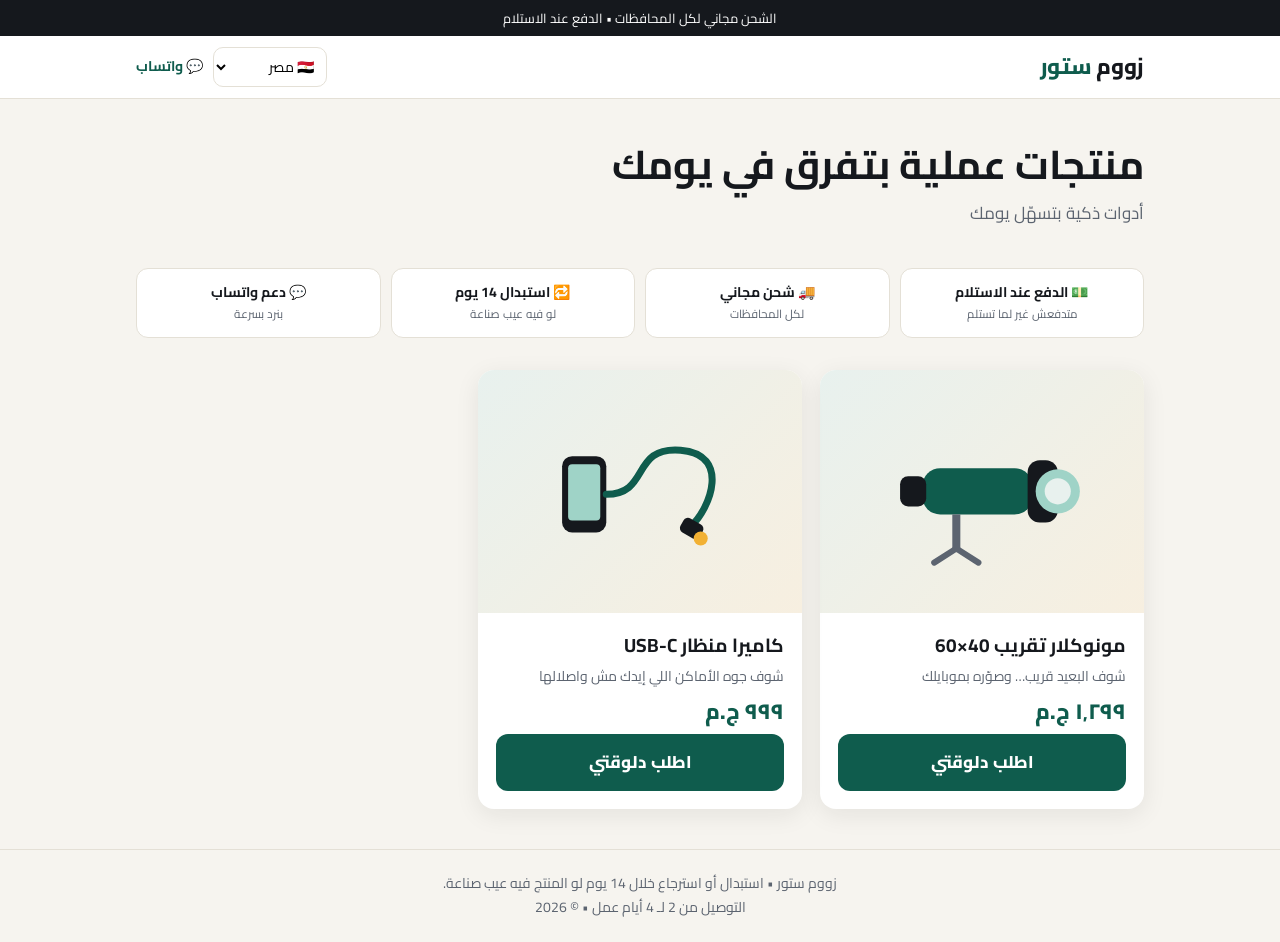
==== index.html @ b2d39399 "Add files via upload" ====
<!doctype html><html lang="ar" dir="rtl"><head><meta charset="utf-8"><meta name="viewport" content="width=device-width,initial-scale=1"><link rel="preconnect" href="https://fonts.googleapis.com"><link href="https://fonts.googleapis.com/css2?family=Cairo:wght@400;700;800&display=swap" rel="stylesheet"><link rel="stylesheet" href="style.css"><script src="config.js"></script><script src="app.js"></script><title>{store}</title><meta name="description" content="منتجات عملية بالدفع عند الاستلام وشحن مجاني لكل مصر"></head>
<body data-page="home">
<main class="wrap">
  <section class="hero"><h1>منتجات عملية بتفرق في يومك</h1><p id="store-tagline"></p></section>
  <section class="trust">
    <div>💵 الدفع عند الاستلام<small>متدفعش غير لما تستلم</small></div>
    <div>🚚 شحن مجاني<small>لكل المحافظات</small></div>
    <div>🔁 استبدال 14 يوم<small>لو فيه عيب صناعة</small></div>
    <div>💬 دعم واتساب<small>بنرد بسرعة</small></div>
  </section>
  <section class="grid" id="grid"></section>
</main>
</body></html>
---- style.css ----
:root{
  --bg:#f6f4ef; --card:#ffffff; --ink:#15181d; --muted:#5c6470; --line:#e4e0d6;
  --brand:#0f5c4d; --brand-ink:#ffffff; --accent:#f2b134; --danger:#b42318; --ok:#147a3d;
  --radius:16px; --shadow:0 6px 24px rgba(20,24,29,.08);
}
*{box-sizing:border-box}
html,body{margin:0}
html{overflow-x:clip}
body{font-family:"Cairo",system-ui,sans-serif;background:var(--bg);color:var(--ink);line-height:1.7;font-size:16px}
a{color:inherit}
img{max-width:100%;display:block}
.wrap{max-width:1040px;margin:0 auto;padding:0 16px}

/* top bar */
.topbar{background:var(--ink);color:#fff;font-size:13px;text-align:center;padding:7px 12px}
header.site{background:var(--card);border-bottom:1px solid var(--line);position:sticky;top:0;z-index:20}
header.site .wrap{display:flex;align-items:center;justify-content:space-between;height:62px}
.logo{font-weight:800;font-size:22px;text-decoration:none;letter-spacing:-.3px}
.logo span{color:var(--brand)}
.wa-link{display:inline-flex;align-items:center;gap:6px;text-decoration:none;font-weight:700;font-size:14px;color:var(--brand)}

/* hero */
.hero{padding:40px 0 18px}
.hero h1{font-size:clamp(26px,5vw,40px);line-height:1.3;margin:0 0 8px}
.hero p{color:var(--muted);margin:0;font-size:17px}

/* trust strip */
.trust{display:grid;grid-template-columns:repeat(4,1fr);gap:10px;margin:22px 0}
.trust div{background:var(--card);border:1px solid var(--line);border-radius:12px;padding:12px;font-size:14px;font-weight:700;text-align:center}
.trust small{display:block;color:var(--muted);font-weight:400}
@media (max-width:700px){.trust{grid-template-columns:repeat(2,1fr)}}

/* product grid */
.grid{display:grid;grid-template-columns:repeat(auto-fill,minmax(280px,1fr));gap:18px;padding:10px 0 40px}
.pcard{background:var(--card);border-radius:var(--radius);box-shadow:var(--shadow);overflow:hidden;text-decoration:none;display:flex;flex-direction:column;transition:transform .15s}
.pcard:hover{transform:translateY(-3px)}
.pcard .media{aspect-ratio:4/3;background:linear-gradient(135deg,#e8f1ee,#f7efe0);display:grid;place-items:center}
.pcard .media img{width:100%;height:100%;object-fit:cover}
.pcard .body{padding:16px 18px 18px;display:flex;flex-direction:column;gap:4px;flex:1}
.pcard h3{margin:0;font-size:19px}
.pcard p{margin:0;color:var(--muted);font-size:14px}
.price{font-weight:800;font-size:22px;color:var(--brand)}
.price s{color:var(--muted);font-weight:400;font-size:15px;margin-inline-start:8px}
.btn{display:inline-flex;justify-content:center;align-items:center;gap:8px;border:0;border-radius:12px;padding:14px 20px;font:inherit;font-weight:800;font-size:17px;cursor:pointer;text-decoration:none}
.btn-primary{background:var(--brand);color:var(--brand-ink)}
.btn-primary:hover{filter:brightness(1.08)}
.btn-wa{background:#1f9d55;color:#fff}
.btn-ghost{background:transparent;border:1.5px solid var(--line);color:var(--ink)}
.btn[disabled]{opacity:.6;cursor:wait}
.pcard .btn{margin-top:auto}

/* product page */
.pp{display:grid;grid-template-columns:1.05fr 1fr;gap:28px;padding:26px 0 30px;align-items:start}
@media (max-width:860px){.pp{grid-template-columns:1fr;gap:16px}}
.gallery .main{aspect-ratio:1/1;border-radius:var(--radius);background:linear-gradient(135deg,#e8f1ee,#f7efe0);display:grid;place-items:center;overflow:hidden}
.gallery .main img{width:100%;height:100%;object-fit:cover}
.thumbs{display:flex;gap:8px;margin-top:10px;overflow-x:auto}
.thumbs img{width:68px;height:68px;object-fit:cover;border-radius:10px;border:2px solid transparent;cursor:pointer}
.thumbs img.on{border-color:var(--brand)}
.pinfo h1{font-size:clamp(24px,4vw,32px);margin:0;line-height:1.3}
.pinfo .sub{color:var(--muted);margin:4px 0 12px;font-size:17px}
.pinfo .price{font-size:30px}
.badges{display:flex;flex-wrap:wrap;gap:8px;margin:12px 0}
.badge{background:#e7f2ee;color:var(--brand);font-weight:700;font-size:13px;padding:5px 10px;border-radius:999px}
.bullets{list-style:none;padding:0;margin:14px 0}
.bullets li{padding:6px 28px 6px 0;position:relative}
.bullets li::before{content:"✓";position:absolute;right:0;top:6px;color:var(--ok);font-weight:800}
.honest{background:#fff8e6;border:1px solid #f3dfa6;border-radius:12px;padding:10px 14px;font-size:14px}
.section{background:var(--card);border-radius:var(--radius);box-shadow:var(--shadow);padding:20px;margin:18px 0}
.section h2{margin:0 0 10px;font-size:20px}
.inbox{display:flex;flex-wrap:wrap;gap:8px;padding:0;list-style:none;margin:0}
.inbox li{background:var(--bg);border-radius:10px;padding:6px 12px;font-size:14px}
details{border-top:1px solid var(--line);padding:10px 0}
details:first-of-type{border-top:0}
summary{font-weight:700;cursor:pointer}
details p{margin:6px 0 0;color:var(--muted)}

/* order form */
.order{border:2px solid var(--brand)}
.order h2{display:flex;justify-content:space-between;align-items:center}
.field{margin-bottom:12px}
.field label{display:block;font-weight:700;font-size:14px;margin-bottom:4px}
.field input,.field select,.field textarea{width:100%;font:inherit;padding:12px 14px;border:1.5px solid var(--line);border-radius:12px;background:#fff}
.field input:focus,.field select:focus,.field textarea:focus{outline:none;border-color:var(--brand)}
.field .err{color:var(--danger);font-size:13px;display:none}
.field.bad input,.field.bad select{border-color:var(--danger)}
.field.bad .err{display:block}
.row2{display:grid;grid-template-columns:1fr 1fr;gap:10px}
@media (max-width:480px){.row2{grid-template-columns:1fr}}
.qty{display:flex;align-items:center;border:1.5px solid var(--line);border-radius:12px;width:max-content;overflow:hidden}
.qty button{width:44px;height:44px;border:0;background:var(--bg);font-size:20px;cursor:pointer}
.qty output{width:48px;text-align:center;font-weight:800}
.summary{display:flex;justify-content:space-between;font-weight:800;font-size:18px;padding:12px 0;border-top:1px dashed var(--line);margin-top:6px}
.formmsg{display:none;margin-top:10px;padding:10px 12px;border-radius:10px;font-size:14px}
.formmsg.show{display:block}
.formmsg.error{background:#fdecea;color:var(--danger)}
.hp{position:absolute;width:1px;height:1px;overflow:hidden;clip-path:inset(50%);opacity:0;pointer-events:none}

/* sticky buy bar (mobile) */
.buybar{position:fixed;bottom:0;left:0;right:0;background:var(--card);border-top:1px solid var(--line);padding:10px 16px;display:none;gap:10px;align-items:center;z-index:30}
.buybar .btn{flex:1}
@media (max-width:860px){.buybar.on{display:flex} body.has-buybar{padding-bottom:76px}}

/* thanks */
.center{text-align:center;padding:50px 0}
.check{width:72px;height:72px;border-radius:50%;background:#e3f4ea;color:var(--ok);display:grid;place-items:center;font-size:38px;margin:0 auto 14px}

footer.site{border-top:1px solid var(--line);padding:22px 0;color:var(--muted);font-size:14px;text-align:center}
.hdr-r{display:flex;align-items:center;gap:10px}
#ccsel{font:inherit;font-size:14px;padding:5px 8px;border:1.5px solid var(--line);border-radius:10px;background:#fff}
.offers{display:grid;gap:8px}
.offer{display:flex;align-items:center;gap:10px;border:1.5px solid var(--line);border-radius:12px;padding:12px 14px;cursor:pointer;background:#fff}
.offer:has(input:checked){border-color:var(--brand);background:#eef6f3}
.offer input{accent-color:var(--brand);width:18px;height:18px;margin:0}
.offer .o-q{font-weight:700;flex:1}
.offer .o-p{font-weight:800;color:var(--brand);text-align:left}
.offer em{display:block;font-style:normal;font-size:12px;color:var(--ok);font-weight:700}
.bump{display:flex;gap:10px;align-items:flex-start;border:1.5px dashed var(--accent);background:#fffaf0;border-radius:12px;padding:12px 14px;margin:4px 0 8px;cursor:pointer;font-size:15px}
.bump input{accent-color:var(--brand);width:20px;height:20px;margin-top:3px;flex:none}
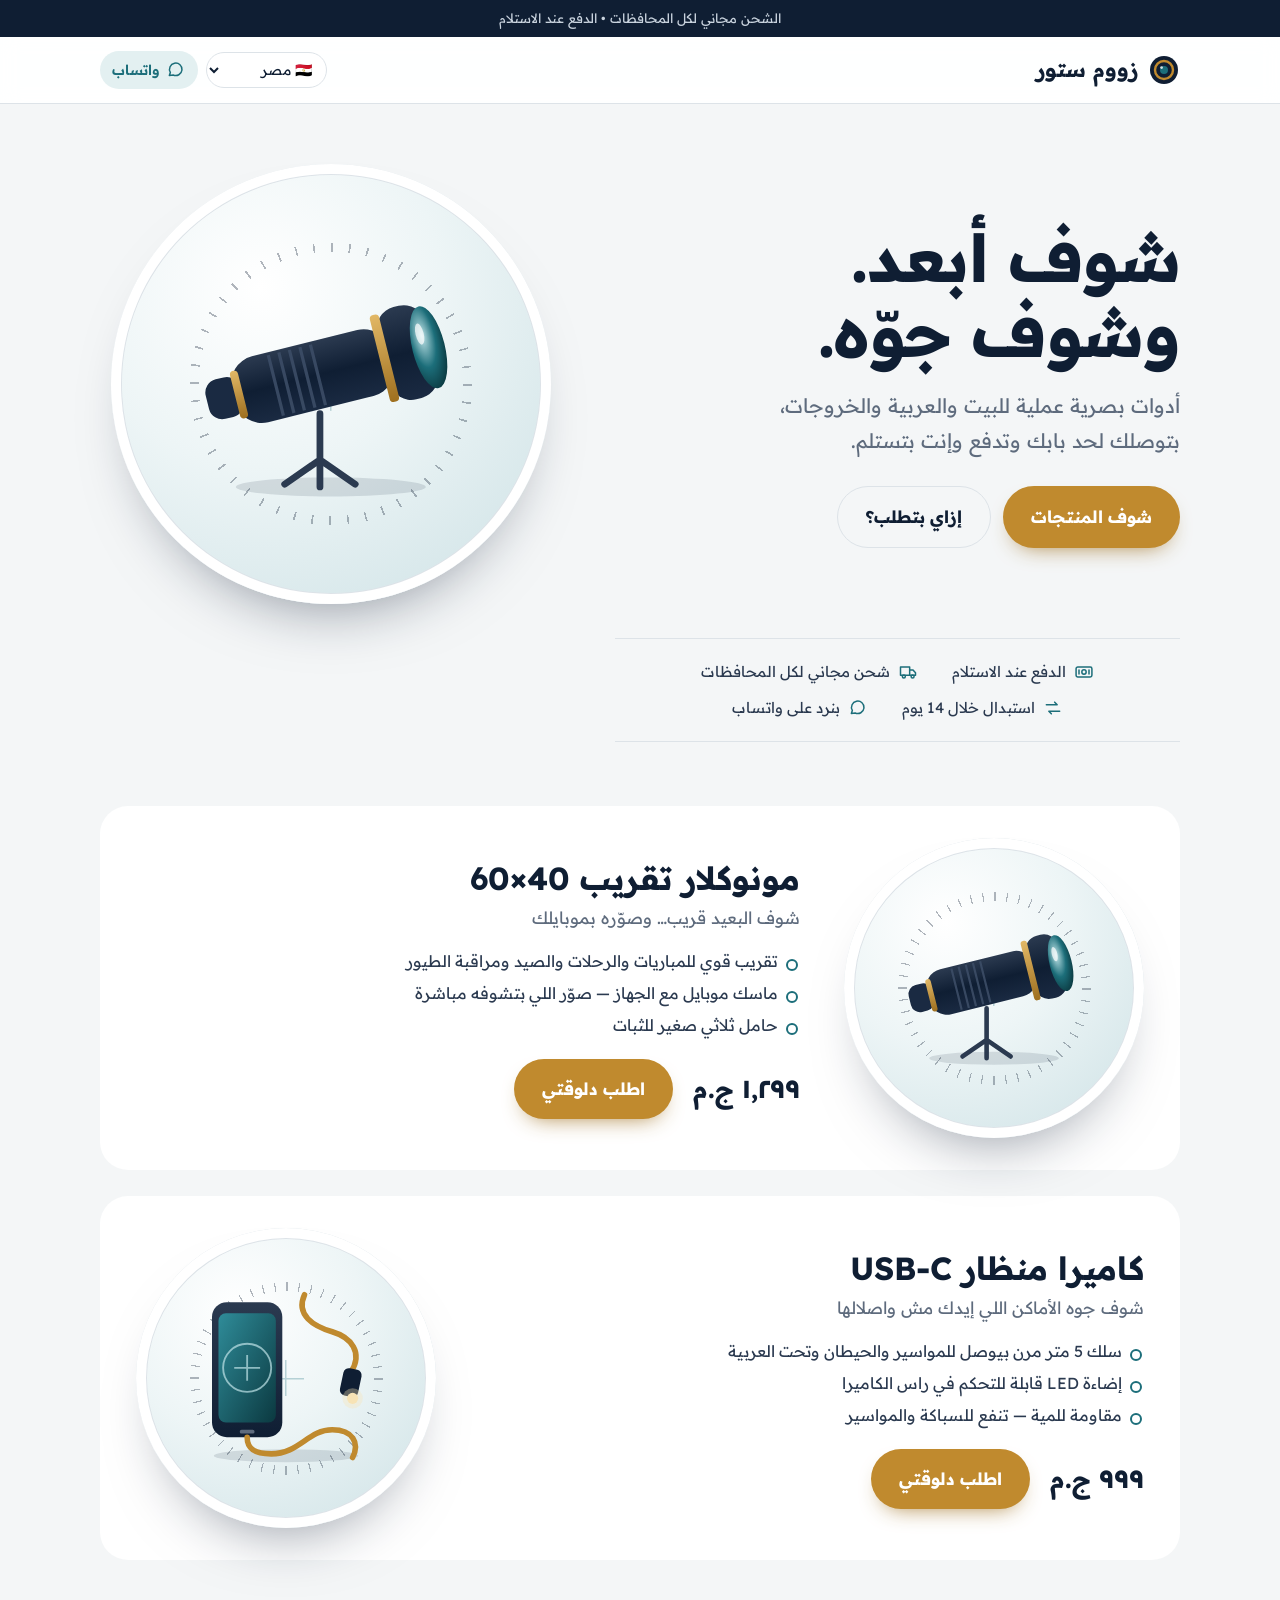
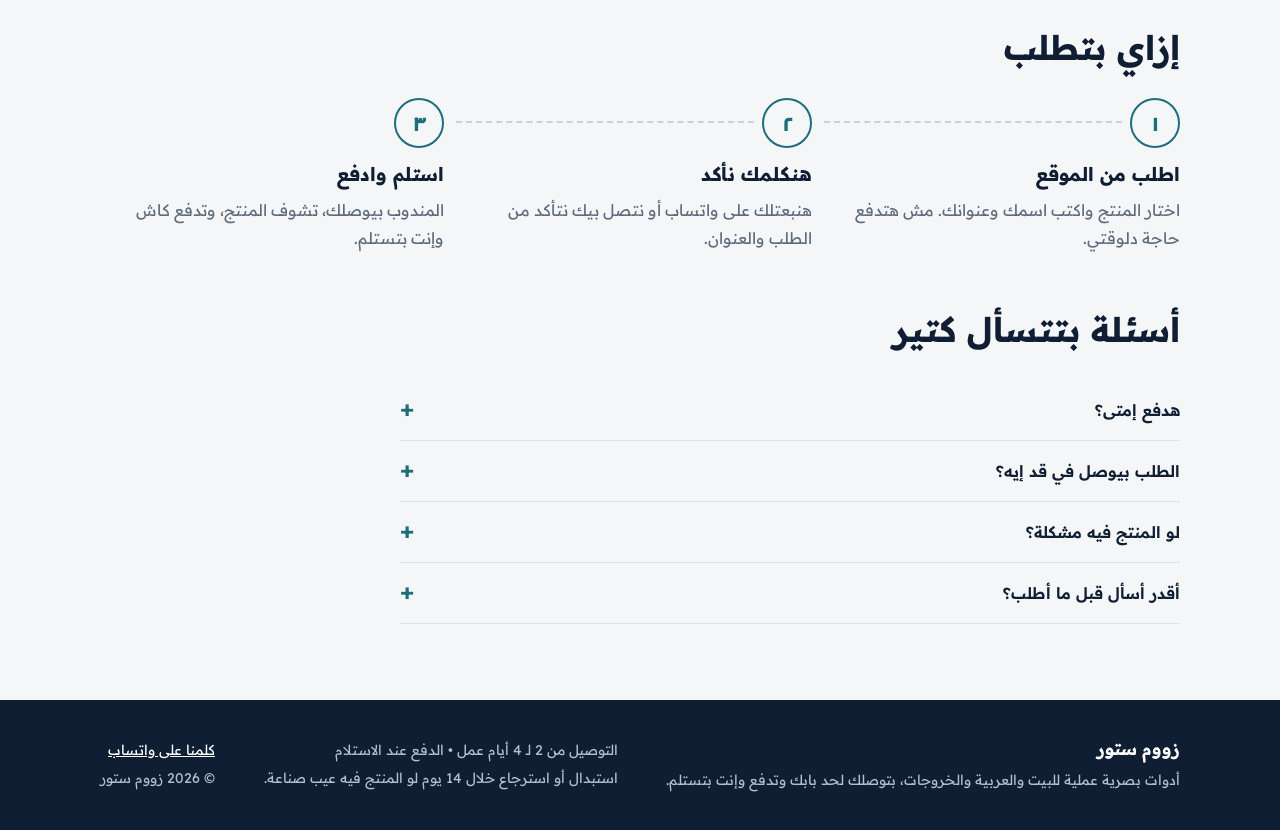
==== commit 65711a56: "Add files via upload" ====
--- a/index.html
+++ b/index.html
@@ -1,13 +1,31 @@
-<!doctype html><html lang="ar" dir="rtl"><head><meta charset="utf-8"><meta name="viewport" content="width=device-width,initial-scale=1"><link rel="preconnect" href="https://fonts.googleapis.com"><link href="https://fonts.googleapis.com/css2?family=Cairo:wght@400;700;800&display=swap" rel="stylesheet"><link rel="stylesheet" href="style.css"><script src="config.js"></script><script src="app.js"></script><title>{store}</title><meta name="description" content="منتجات عملية بالدفع عند الاستلام وشحن مجاني لكل مصر"></head>
+<!doctype html><html lang="ar" dir="rtl"><head><meta charset="utf-8"><meta name="viewport" content="width=device-width,initial-scale=1"><meta name="theme-color" content="#0F1E33"><link rel="preconnect" href="https://fonts.googleapis.com"><link rel="preconnect" href="https://fonts.gstatic.com" crossorigin><link href="https://fonts.googleapis.com/css2?family=Readex+Pro:wght@400;500;600;700&display=swap" rel="stylesheet"><link rel="stylesheet" href="style.css"><script src="config.js"></script><script src="app.js"></script><title>{store}</title><meta name="description" content="أدوات بتخليك تشوف أبعد وتشوف جوّه — الدفع عند الاستلام وشحن مجاني."></head>
 <body data-page="home">
+<section class="hero"><div class="wrap">
+  <div>
+    <h1>شوف أبعد.<br>وشوف جوّه.</h1>
+    <p class="lead" id="store-tagline"></p>
+    <div class="hero-actions"><a class="btn btn-primary" href="#products">شوف المنتجات</a><a class="btn btn-ghost" href="#how">إزاي بتطلب؟</a></div>
+  </div>
+  <div class="lens" id="hero-lens"></div>
+</div>
+<div class="wrap"><div class="assure" id="assure"></div></div>
+</section>
 <main class="wrap">
-  <section class="hero"><h1>منتجات عملية بتفرق في يومك</h1><p id="store-tagline"></p></section>
-  <section class="trust">
-    <div>💵 الدفع عند الاستلام<small>متدفعش غير لما تستلم</small></div>
-    <div>🚚 شحن مجاني<small>لكل المحافظات</small></div>
-    <div>🔁 استبدال 14 يوم<small>لو فيه عيب صناعة</small></div>
-    <div>💬 دعم واتساب<small>بنرد بسرعة</small></div>
+  <section class="rows" id="products"></section>
+  <section class="block" id="how">
+    <h2 class="t">إزاي بتطلب</h2>
+    <ol class="steps">
+      <li><h3>اطلب من الموقع</h3><p>اختار المنتج واكتب اسمك وعنوانك. مش هتدفع حاجة دلوقتي.</p></li>
+      <li><h3>هنكلمك نأكد</h3><p>هنبعتلك على واتساب أو نتصل بيك نتأكد من الطلب والعنوان.</p></li>
+      <li><h3>استلم وادفع</h3><p>المندوب بيوصلك، تشوف المنتج، وتدفع كاش وإنت بتستلم.</p></li>
+    </ol>
   </section>
-  <section class="grid" id="grid"></section>
+  <section class="block faq" id="faq" style="padding-top:0">
+    <h2 class="t">أسئلة بتتسأل كتير</h2>
+    <details><summary>هدفع إمتى؟</summary><p>لما المندوب يسلّمك الطلب. مفيش أي دفع أونلاين.</p></details>
+    <details><summary>الطلب بيوصل في قد إيه؟</summary><p id="faq-days"></p></details>
+    <details><summary>لو المنتج فيه مشكلة؟</summary><p id="faq-return"></p></details>
+    <details><summary>أقدر أسأل قبل ما أطلب؟</summary><p>أكيد. كلمنا على واتساب من الزرار اللي فوق وهنرد عليك.</p></details>
+  </section>
 </main>
 </body></html>
--- a/style.css
+++ b/style.css
@@ -1,119 +1,207 @@
+/* ============ Tokens ============ */
 :root{
-  --bg:#f6f4ef; --card:#ffffff; --ink:#15181d; --muted:#5c6470; --line:#e4e0d6;
-  --brand:#0f5c4d; --brand-ink:#ffffff; --accent:#f2b134; --danger:#b42318; --ok:#147a3d;
-  --radius:16px; --shadow:0 6px 24px rgba(20,24,29,.08);
+  --ink:#0F1E33;        /* optical navy */
+  --ink-2:#2B3A50;
+  --muted:#5E6B7D;
+  --paper:#F4F6F7;
+  --card:#FFFFFF;
+  --line:#DDE3E8;
+  --lens:#1C6E7A;       /* lens teal */
+  --lens-soft:#E3F0F1;
+  --brass:#C08A2E;      /* binocular brass */
+  --brass-dark:#9E6F1F;
+  --ok:#1E7B4E;
+  --danger:#B42318;
+  --r-lg:28px; --r-md:16px; --r-sm:10px;
+  --font:"Readex Pro",system-ui,sans-serif;
+  /* aliases used by admin.html */
+  --brand:var(--lens); --bg:var(--paper); --shadow:0 10px 30px -18px rgba(15,30,51,.35); --radius:var(--r-md);
 }
 *{box-sizing:border-box}
+html{overflow-x:clip;scroll-behavior:smooth}
 html,body{margin:0}
-html{overflow-x:clip}
-body{font-family:"Cairo",system-ui,sans-serif;background:var(--bg);color:var(--ink);line-height:1.7;font-size:16px}
+body{font-family:var(--font);background:var(--paper);color:var(--ink);font-size:16px;line-height:1.75;-webkit-font-smoothing:antialiased}
 a{color:inherit}
 img{max-width:100%;display:block}
-.wrap{max-width:1040px;margin:0 auto;padding:0 16px}
-
-/* top bar */
-.topbar{background:var(--ink);color:#fff;font-size:13px;text-align:center;padding:7px 12px}
-header.site{background:var(--card);border-bottom:1px solid var(--line);position:sticky;top:0;z-index:20}
-header.site .wrap{display:flex;align-items:center;justify-content:space-between;height:62px}
-.logo{font-weight:800;font-size:22px;text-decoration:none;letter-spacing:-.3px}
-.logo span{color:var(--brand)}
-.wa-link{display:inline-flex;align-items:center;gap:6px;text-decoration:none;font-weight:700;font-size:14px;color:var(--brand)}
-
-/* hero */
-.hero{padding:40px 0 18px}
-.hero h1{font-size:clamp(26px,5vw,40px);line-height:1.3;margin:0 0 8px}
-.hero p{color:var(--muted);margin:0;font-size:17px}
-
-/* trust strip */
-.trust{display:grid;grid-template-columns:repeat(4,1fr);gap:10px;margin:22px 0}
-.trust div{background:var(--card);border:1px solid var(--line);border-radius:12px;padding:12px;font-size:14px;font-weight:700;text-align:center}
-.trust small{display:block;color:var(--muted);font-weight:400}
-@media (max-width:700px){.trust{grid-template-columns:repeat(2,1fr)}}
-
-/* product grid */
-.grid{display:grid;grid-template-columns:repeat(auto-fill,minmax(280px,1fr));gap:18px;padding:10px 0 40px}
-.pcard{background:var(--card);border-radius:var(--radius);box-shadow:var(--shadow);overflow:hidden;text-decoration:none;display:flex;flex-direction:column;transition:transform .15s}
-.pcard:hover{transform:translateY(-3px)}
-.pcard .media{aspect-ratio:4/3;background:linear-gradient(135deg,#e8f1ee,#f7efe0);display:grid;place-items:center}
-.pcard .media img{width:100%;height:100%;object-fit:cover}
-.pcard .body{padding:16px 18px 18px;display:flex;flex-direction:column;gap:4px;flex:1}
-.pcard h3{margin:0;font-size:19px}
-.pcard p{margin:0;color:var(--muted);font-size:14px}
-.price{font-weight:800;font-size:22px;color:var(--brand)}
-.price s{color:var(--muted);font-weight:400;font-size:15px;margin-inline-start:8px}
-.btn{display:inline-flex;justify-content:center;align-items:center;gap:8px;border:0;border-radius:12px;padding:14px 20px;font:inherit;font-weight:800;font-size:17px;cursor:pointer;text-decoration:none}
-.btn-primary{background:var(--brand);color:var(--brand-ink)}
-.btn-primary:hover{filter:brightness(1.08)}
-.btn-wa{background:#1f9d55;color:#fff}
+.wrap{max-width:1120px;margin:0 auto;padding:0 20px}
+:focus-visible{outline:3px solid var(--brass);outline-offset:2px;border-radius:6px}
+@media (prefers-reduced-motion:reduce){*{animation:none!important;transition:none!important;scroll-behavior:auto!important}}
+
+/* ============ Chrome ============ */
+.topbar{background:var(--ink);color:#C9D3DE;font-size:13px;text-align:center;padding:7px 12px}
+header.site{background:rgba(255,255,255,.92);backdrop-filter:saturate(1.4) blur(10px);border-bottom:1px solid var(--line);position:sticky;top:0;z-index:20}
+header.site .wrap{display:flex;align-items:center;justify-content:space-between;height:66px;gap:12px}
+.logo{display:inline-flex;align-items:center;gap:10px;font-weight:700;font-size:21px;text-decoration:none;color:var(--ink)}
+.logo svg{flex:none}
+.hdr-r{display:flex;align-items:center;gap:8px}
+#ccsel{font:inherit;font-size:14px;padding:7px 10px;border:1px solid var(--line);border-radius:999px;background:#fff;color:var(--ink)}
+.wa-link{display:inline-flex;align-items:center;gap:6px;text-decoration:none;font-weight:600;font-size:14px;color:var(--lens);padding:7px 12px;border-radius:999px;background:var(--lens-soft)}
+@media (max-width:420px){.logo{font-size:18px}.wa-link span{display:none}}
+
+/* ============ Buttons ============ */
+.btn{display:inline-flex;justify-content:center;align-items:center;gap:8px;border:0;border-radius:999px;padding:15px 28px;font:inherit;font-weight:700;font-size:17px;cursor:pointer;text-decoration:none;transition:background .15s,transform .1s}
+.btn:active{transform:translateY(1px)}
+.btn-primary{background:var(--brass);color:#fff;box-shadow:0 10px 22px -12px rgba(158,111,31,.9)}
+.btn-primary:hover{background:var(--brass-dark)}
+.btn-ink{background:var(--ink);color:#fff}
+.btn-ink:hover{background:var(--ink-2)}
+.btn-wa{background:#1F9D55;color:#fff}
 .btn-ghost{background:transparent;border:1.5px solid var(--line);color:var(--ink)}
 .btn[disabled]{opacity:.6;cursor:wait}
-.pcard .btn{margin-top:auto}
-
-/* product page */
-.pp{display:grid;grid-template-columns:1.05fr 1fr;gap:28px;padding:26px 0 30px;align-items:start}
-@media (max-width:860px){.pp{grid-template-columns:1fr;gap:16px}}
-.gallery .main{aspect-ratio:1/1;border-radius:var(--radius);background:linear-gradient(135deg,#e8f1ee,#f7efe0);display:grid;place-items:center;overflow:hidden}
-.gallery .main img{width:100%;height:100%;object-fit:cover}
-.thumbs{display:flex;gap:8px;margin-top:10px;overflow-x:auto}
-.thumbs img{width:68px;height:68px;object-fit:cover;border-radius:10px;border:2px solid transparent;cursor:pointer}
-.thumbs img.on{border-color:var(--brand)}
-.pinfo h1{font-size:clamp(24px,4vw,32px);margin:0;line-height:1.3}
-.pinfo .sub{color:var(--muted);margin:4px 0 12px;font-size:17px}
-.pinfo .price{font-size:30px}
-.badges{display:flex;flex-wrap:wrap;gap:8px;margin:12px 0}
-.badge{background:#e7f2ee;color:var(--brand);font-weight:700;font-size:13px;padding:5px 10px;border-radius:999px}
-.bullets{list-style:none;padding:0;margin:14px 0}
-.bullets li{padding:6px 28px 6px 0;position:relative}
-.bullets li::before{content:"✓";position:absolute;right:0;top:6px;color:var(--ok);font-weight:800}
-.honest{background:#fff8e6;border:1px solid #f3dfa6;border-radius:12px;padding:10px 14px;font-size:14px}
-.section{background:var(--card);border-radius:var(--radius);box-shadow:var(--shadow);padding:20px;margin:18px 0}
-.section h2{margin:0 0 10px;font-size:20px}
-.inbox{display:flex;flex-wrap:wrap;gap:8px;padding:0;list-style:none;margin:0}
-.inbox li{background:var(--bg);border-radius:10px;padding:6px 12px;font-size:14px}
-details{border-top:1px solid var(--line);padding:10px 0}
-details:first-of-type{border-top:0}
-summary{font-weight:700;cursor:pointer}
-details p{margin:6px 0 0;color:var(--muted)}
-
-/* order form */
-.order{border:2px solid var(--brand)}
-.order h2{display:flex;justify-content:space-between;align-items:center}
-.field{margin-bottom:12px}
-.field label{display:block;font-weight:700;font-size:14px;margin-bottom:4px}
-.field input,.field select,.field textarea{width:100%;font:inherit;padding:12px 14px;border:1.5px solid var(--line);border-radius:12px;background:#fff}
-.field input:focus,.field select:focus,.field textarea:focus{outline:none;border-color:var(--brand)}
-.field .err{color:var(--danger);font-size:13px;display:none}
+.btn-full{width:100%}
+
+/* ============ Lens frame — the signature element ============ */
+.lens{position:relative;aspect-ratio:1/1;width:100%;border-radius:50%;
+  background:radial-gradient(circle at 34% 28%,#FFFFFF 0%,#EDF5F6 42%,#CBE0E4 100%);
+  box-shadow:inset 0 0 0 10px #fff,inset 0 0 0 11px var(--line),0 34px 60px -34px rgba(15,30,51,.5);
+  display:grid;place-items:center;overflow:hidden}
+.lens::before{content:"";position:absolute;inset:4.5%;border-radius:50%;
+  background:repeating-conic-gradient(rgba(15,30,51,.32) 0 .7deg,transparent .7deg 7.5deg);
+  -webkit-mask:radial-gradient(circle,transparent 0 calc(50% - 9px),#000 calc(50% - 9px) 50%,transparent 50%);
+          mask:radial-gradient(circle,transparent 0 calc(50% - 9px),#000 calc(50% - 9px) 50%,transparent 50%)}
+.lens::after{content:"";position:absolute;inset:0;pointer-events:none;
+  background:linear-gradient(var(--lens) 0 0) center/1.5px 12% no-repeat,linear-gradient(var(--lens) 0 0) center/12% 1.5px no-repeat;opacity:.28}
+.lens > svg{position:relative;z-index:1;width:74%;height:74%}
+.lens > img{position:relative;z-index:1;width:86%;height:86%;border-radius:50%;object-fit:cover}
+.hero .lens{animation:focusin 1.1s cubic-bezier(.2,.7,.2,1) both}
+@keyframes focusin{from{filter:blur(8px);transform:scale(.96);opacity:.4}to{filter:none;transform:none;opacity:1}}
+
+/* ============ Home hero ============ */
+.hero{padding:60px 0 20px}
+.hero .wrap{display:grid;grid-template-columns:1.1fr .9fr;gap:52px;align-items:center}
+.hero h1{font-size:clamp(36px,6.2vw,66px);line-height:1.14;margin:0 0 18px;font-weight:700;letter-spacing:-.5px}
+.hero p.lead{font-size:clamp(17px,2.2vw,20px);color:var(--muted);margin:0 0 28px;max-width:36ch}
+.hero .lens{max-width:440px;justify-self:center}
+.hero-actions{display:flex;gap:12px;flex-wrap:wrap}
+@media (max-width:820px){
+  .hero{padding:26px 0 6px}
+  .hero .wrap{grid-template-columns:1fr;gap:24px;text-align:center}
+  .hero .lens{max-width:290px;order:-1}
+  .hero p.lead{margin-inline:auto}.hero-actions{justify-content:center}
+}
+.assure{display:flex;flex-wrap:wrap;justify-content:center;gap:10px 34px;padding:20px 0;border-block:1px solid var(--line);margin:34px 0 0;font-size:15px;color:var(--ink-2)}
+.assure span{display:inline-flex;align-items:center;gap:8px}
+.assure svg{color:var(--lens);flex:none}
+
+/* ============ Product rows (home) ============ */
+.rows{padding:44px 0 10px;display:grid;gap:26px}
+.prow{display:grid;grid-template-columns:300px 1fr;gap:44px;align-items:center;background:var(--card);border-radius:var(--r-lg);padding:32px 36px;text-decoration:none;color:inherit}
+.prow:nth-child(even){grid-template-columns:1fr 300px}
+.prow:nth-child(even) .lens{order:2}
+.prow h2{margin:0;font-size:clamp(24px,3.2vw,32px);line-height:1.3}
+.prow .sub{color:var(--muted);margin:4px 0 14px;font-size:17px}
+.prow ul{list-style:none;margin:0 0 20px;padding:0;display:grid;gap:4px}
+.prow li{padding-inline-start:22px;position:relative;color:var(--ink-2)}
+.prow li::before{content:"";position:absolute;inset-inline-start:2px;top:.72em;width:8px;height:8px;border-radius:50%;border:2px solid var(--lens)}
+.prow .buy{display:flex;align-items:center;gap:20px;flex-wrap:wrap}
+@media (max-width:820px){
+  .prow,.prow:nth-child(even){grid-template-columns:1fr;padding:22px;gap:14px}
+  .prow .lens,.prow:nth-child(even) .lens{order:0;max-width:230px;justify-self:center}
+  .prow .buy{justify-content:space-between}
+}
+.price{font-weight:700;font-size:26px;color:var(--ink);font-variant-numeric:tabular-nums}
+.price s{color:var(--muted);font-weight:400;font-size:16px;margin-inline-start:8px}
+
+/* ============ Sections ============ */
+.block{padding:56px 0}
+.block h2.t{font-size:clamp(26px,3.6vw,34px);margin:0 0 28px;line-height:1.3}
+.steps{list-style:none;margin:0;padding:0;display:grid;grid-template-columns:repeat(3,1fr);gap:24px;counter-reset:s}
+.steps li{counter-increment:s;position:relative;padding-top:60px}
+.steps li::before{content:counter(s,arabic-indic);position:absolute;top:0;inset-inline-start:0;width:46px;height:46px;border-radius:50%;border:2px solid var(--lens);color:var(--lens);display:grid;place-items:center;font-weight:700;font-size:20px;background:var(--paper)}
+.steps li:not(:last-child)::after{content:"";position:absolute;top:23px;inset-inline-start:58px;inset-inline-end:-12px;border-top:2px dashed #C7D2DA}
+.steps h3{margin:0 0 4px;font-size:19px}
+.steps p{margin:0;color:var(--muted)}
+@media (max-width:720px){.steps{grid-template-columns:1fr;gap:18px}.steps li{padding:0 62px 0 0;min-height:46px}.steps li::before{inset-inline-start:auto;right:0}.steps li:not(:last-child)::after{display:none}}
+.faq{max-width:780px}
+.faq details{border-bottom:1px solid var(--line);padding:16px 0}
+.faq summary{font-weight:600;cursor:pointer;list-style:none;display:flex;justify-content:space-between;gap:12px}
+.faq summary::-webkit-details-marker{display:none}
+.faq summary::after{content:"+";font-size:24px;line-height:1;color:var(--lens);transition:transform .2s}
+.faq details[open] summary::after{transform:rotate(45deg)}
+.faq details p{margin:8px 0 0;color:var(--muted)}
+
+/* ============ Product page ============ */
+.crumbs{font-size:14px;color:var(--muted);padding:18px 0 0}
+.crumbs a{text-decoration:none;color:var(--lens)}
+.pp{display:grid;grid-template-columns:1fr 1fr;gap:56px;padding:20px 0 34px;align-items:center}
+@media (max-width:860px){.pp{grid-template-columns:1fr;gap:18px;padding-top:12px}}
+.gallery .lens{max-width:470px;margin:0 auto}
+@media (max-width:860px){.gallery .lens{max-width:300px}}
+.thumbs{display:flex;gap:10px;justify-content:center;margin-top:16px;flex-wrap:wrap}
+.thumbs img{width:62px;height:62px;object-fit:cover;border-radius:50%;border:2px solid transparent;cursor:pointer;background:#fff}
+.thumbs img.on{border-color:var(--brass)}
+.pinfo h1{font-size:clamp(30px,4.4vw,46px);margin:0;line-height:1.2;letter-spacing:-.3px}
+.pinfo .sub{color:var(--muted);margin:6px 0 16px;font-size:19px}
+.pinfo .price{font-size:38px}
+.cod-note{font-size:14px;color:var(--ok);font-weight:600;margin:0 0 18px;display:flex;align-items:center;gap:6px}
+.bullets{list-style:none;padding:0;margin:0 0 20px;display:grid;gap:8px}
+.bullets li{padding-inline-start:28px;position:relative}
+.bullets li::before{content:"";position:absolute;inset-inline-start:0;top:.42em;width:17px;height:17px;border-radius:50%;background:var(--lens-soft);box-shadow:inset 0 0 0 5px var(--lens-soft),inset 0 0 0 9px var(--lens)}
+.honest{border-inline-start:3px solid var(--brass);background:#FBF6EC;padding:10px 14px;border-radius:var(--r-sm) 0 0 var(--r-sm);font-size:15px;margin:0 0 22px}
+.perks{display:flex;flex-wrap:wrap;gap:8px 20px;margin-top:16px;font-size:14px;color:var(--ink-2)}
+.perks span{display:inline-flex;gap:6px;align-items:center}
+.perks svg{color:var(--lens);flex:none}
+.duo{display:grid;grid-template-columns:1fr 1.3fr;gap:22px;margin-bottom:22px}
+@media (max-width:760px){.duo{grid-template-columns:1fr}}
+.panel{background:var(--card);border-radius:var(--r-lg);padding:26px 28px}
+.panel h2{margin:0 0 14px;font-size:22px}
+.inbox{list-style:none;margin:0;padding:0;display:grid;gap:10px}
+.inbox li{display:flex;align-items:center;gap:12px}
+.inbox li::before{content:"";flex:none;width:10px;height:10px;border-radius:50%;background:var(--brass)}
+
+/* ============ Order form ============ */
+.order{background:var(--card);border-radius:var(--r-lg);overflow:hidden;margin:10px 0 60px;box-shadow:0 34px 70px -44px rgba(15,30,51,.6);scroll-margin-top:84px}
+.order-head{background:var(--ink);color:#fff;padding:22px 28px;display:flex;justify-content:space-between;align-items:center;gap:6px 12px;flex-wrap:wrap}
+.order-head h2{margin:0;font-size:24px}
+.order-head small{color:#BFD0DD;font-size:14px}
+.order form{padding:26px 28px 28px;display:grid;grid-template-columns:1.25fr 1fr;gap:10px 34px;align-items:start}
+@media (max-width:860px){.order form{grid-template-columns:1fr;padding:20px}}
+.col{min-width:0}
+.field{margin-bottom:14px}
+.field label{display:block;font-weight:600;font-size:14px;margin-bottom:6px;color:var(--ink-2)}
+.field input,.field select,.field textarea{width:100%;font:inherit;padding:13px 15px;border:1.5px solid var(--line);border-radius:var(--r-md);background:#FBFCFD;color:var(--ink)}
+.field input:focus,.field select:focus,.field textarea:focus{outline:none;border-color:var(--lens);background:#fff;box-shadow:0 0 0 4px var(--lens-soft)}
+.field .err{color:var(--danger);font-size:13px;display:none;margin-top:4px}
 .field.bad input,.field.bad select{border-color:var(--danger)}
 .field.bad .err{display:block}
-.row2{display:grid;grid-template-columns:1fr 1fr;gap:10px}
+.row2{display:grid;grid-template-columns:1fr 1fr;gap:12px}
 @media (max-width:480px){.row2{grid-template-columns:1fr}}
-.qty{display:flex;align-items:center;border:1.5px solid var(--line);border-radius:12px;width:max-content;overflow:hidden}
-.qty button{width:44px;height:44px;border:0;background:var(--bg);font-size:20px;cursor:pointer}
-.qty output{width:48px;text-align:center;font-weight:800}
-.summary{display:flex;justify-content:space-between;font-weight:800;font-size:18px;padding:12px 0;border-top:1px dashed var(--line);margin-top:6px}
-.formmsg{display:none;margin-top:10px;padding:10px 12px;border-radius:10px;font-size:14px}
+.summary-box{background:var(--paper);border-radius:var(--r-md);padding:18px;position:sticky;top:84px}
+.summary-box > label{display:block;font-weight:600;font-size:14px;margin-bottom:8px;color:var(--ink-2)}
+.offers{display:grid;gap:10px}
+.offer{display:flex;align-items:center;gap:12px;border:1.5px solid var(--line);border-radius:var(--r-md);padding:13px 15px;cursor:pointer;background:#fff;transition:border-color .15s}
+.offer:has(input:checked){border-color:var(--lens);box-shadow:0 0 0 3px var(--lens-soft)}
+.offer input{accent-color:var(--lens);width:18px;height:18px;margin:0}
+.offer .o-q{font-weight:600;flex:1}
+.offer .o-p{font-weight:700;text-align:left;font-variant-numeric:tabular-nums}
+.offer em{display:block;font-style:normal;font-size:12px;color:var(--ok);font-weight:600}
+.bump{display:flex;gap:12px;align-items:flex-start;border:1.5px dashed var(--brass);background:#FBF6EC;border-radius:var(--r-md);padding:13px 15px;margin:12px 0 4px;cursor:pointer;font-size:15px}
+.bump input{accent-color:var(--brass);width:20px;height:20px;margin-top:3px;flex:none}
+.summary{display:flex;justify-content:space-between;align-items:baseline;font-weight:700;font-size:16px;padding:16px 0 14px;border-top:1px solid var(--line);margin-top:14px}
+.summary #total{font-size:26px;font-variant-numeric:tabular-nums}
+.formmsg{display:none;margin-top:12px;padding:10px 14px;border-radius:var(--r-sm);font-size:14px}
 .formmsg.show{display:block}
-.formmsg.error{background:#fdecea;color:var(--danger)}
+.formmsg.error{background:#FDECEA;color:var(--danger)}
+.fine{font-size:13px;color:var(--muted);text-align:center;margin:12px 0 0}
 .hp{position:absolute;width:1px;height:1px;overflow:hidden;clip-path:inset(50%);opacity:0;pointer-events:none}
 
 /* sticky buy bar (mobile) */
-.buybar{position:fixed;bottom:0;left:0;right:0;background:var(--card);border-top:1px solid var(--line);padding:10px 16px;display:none;gap:10px;align-items:center;z-index:30}
-.buybar .btn{flex:1}
+.buybar{position:fixed;bottom:0;left:0;right:0;background:rgba(255,255,255,.96);backdrop-filter:blur(8px);border-top:1px solid var(--line);padding:10px 16px;display:none;gap:14px;align-items:center;z-index:30}
+.buybar .btn{flex:1;padding:13px}
+.buybar b{font-size:20px;font-variant-numeric:tabular-nums}
 @media (max-width:860px){.buybar.on{display:flex} body.has-buybar{padding-bottom:76px}}
 
-/* thanks */
-.center{text-align:center;padding:50px 0}
-.check{width:72px;height:72px;border-radius:50%;background:#e3f4ea;color:var(--ok);display:grid;place-items:center;font-size:38px;margin:0 auto 14px}
-
-footer.site{border-top:1px solid var(--line);padding:22px 0;color:var(--muted);font-size:14px;text-align:center}
-.hdr-r{display:flex;align-items:center;gap:10px}
-#ccsel{font:inherit;font-size:14px;padding:5px 8px;border:1.5px solid var(--line);border-radius:10px;background:#fff}
-.offers{display:grid;gap:8px}
-.offer{display:flex;align-items:center;gap:10px;border:1.5px solid var(--line);border-radius:12px;padding:12px 14px;cursor:pointer;background:#fff}
-.offer:has(input:checked){border-color:var(--brand);background:#eef6f3}
-.offer input{accent-color:var(--brand);width:18px;height:18px;margin:0}
-.offer .o-q{font-weight:700;flex:1}
-.offer .o-p{font-weight:800;color:var(--brand);text-align:left}
-.offer em{display:block;font-style:normal;font-size:12px;color:var(--ok);font-weight:700}
-.bump{display:flex;gap:10px;align-items:flex-start;border:1.5px dashed var(--accent);background:#fffaf0;border-radius:12px;padding:12px 14px;margin:4px 0 8px;cursor:pointer;font-size:15px}
-.bump input{accent-color:var(--brand);width:20px;height:20px;margin-top:3px;flex:none}
+/* ============ Thanks ============ */
+.center{text-align:center;padding:60px 0}
+.check{width:84px;height:84px;border-radius:50%;background:#E3F2EA;color:var(--ok);display:grid;place-items:center;font-size:40px;margin:0 auto 18px;box-shadow:0 0 0 10px #F0F8F3}
+.center h1{font-size:clamp(28px,4vw,38px);margin:0}
+
+/* shared card style (thanks, admin) */
+.section{background:var(--card);border-radius:var(--r-lg);padding:24px;margin:18px 0}
+.section h2{margin:0 0 10px;font-size:22px}
+
+footer.site{background:var(--ink);color:#AFC0CF;padding:34px 0;font-size:14px;margin-top:20px}
+footer.site .wrap{display:flex;justify-content:space-between;gap:16px 30px;flex-wrap:wrap}
+footer.site b{color:#fff;font-size:17px}
+footer.site p{margin:4px 0}
+footer.site a{color:#fff}
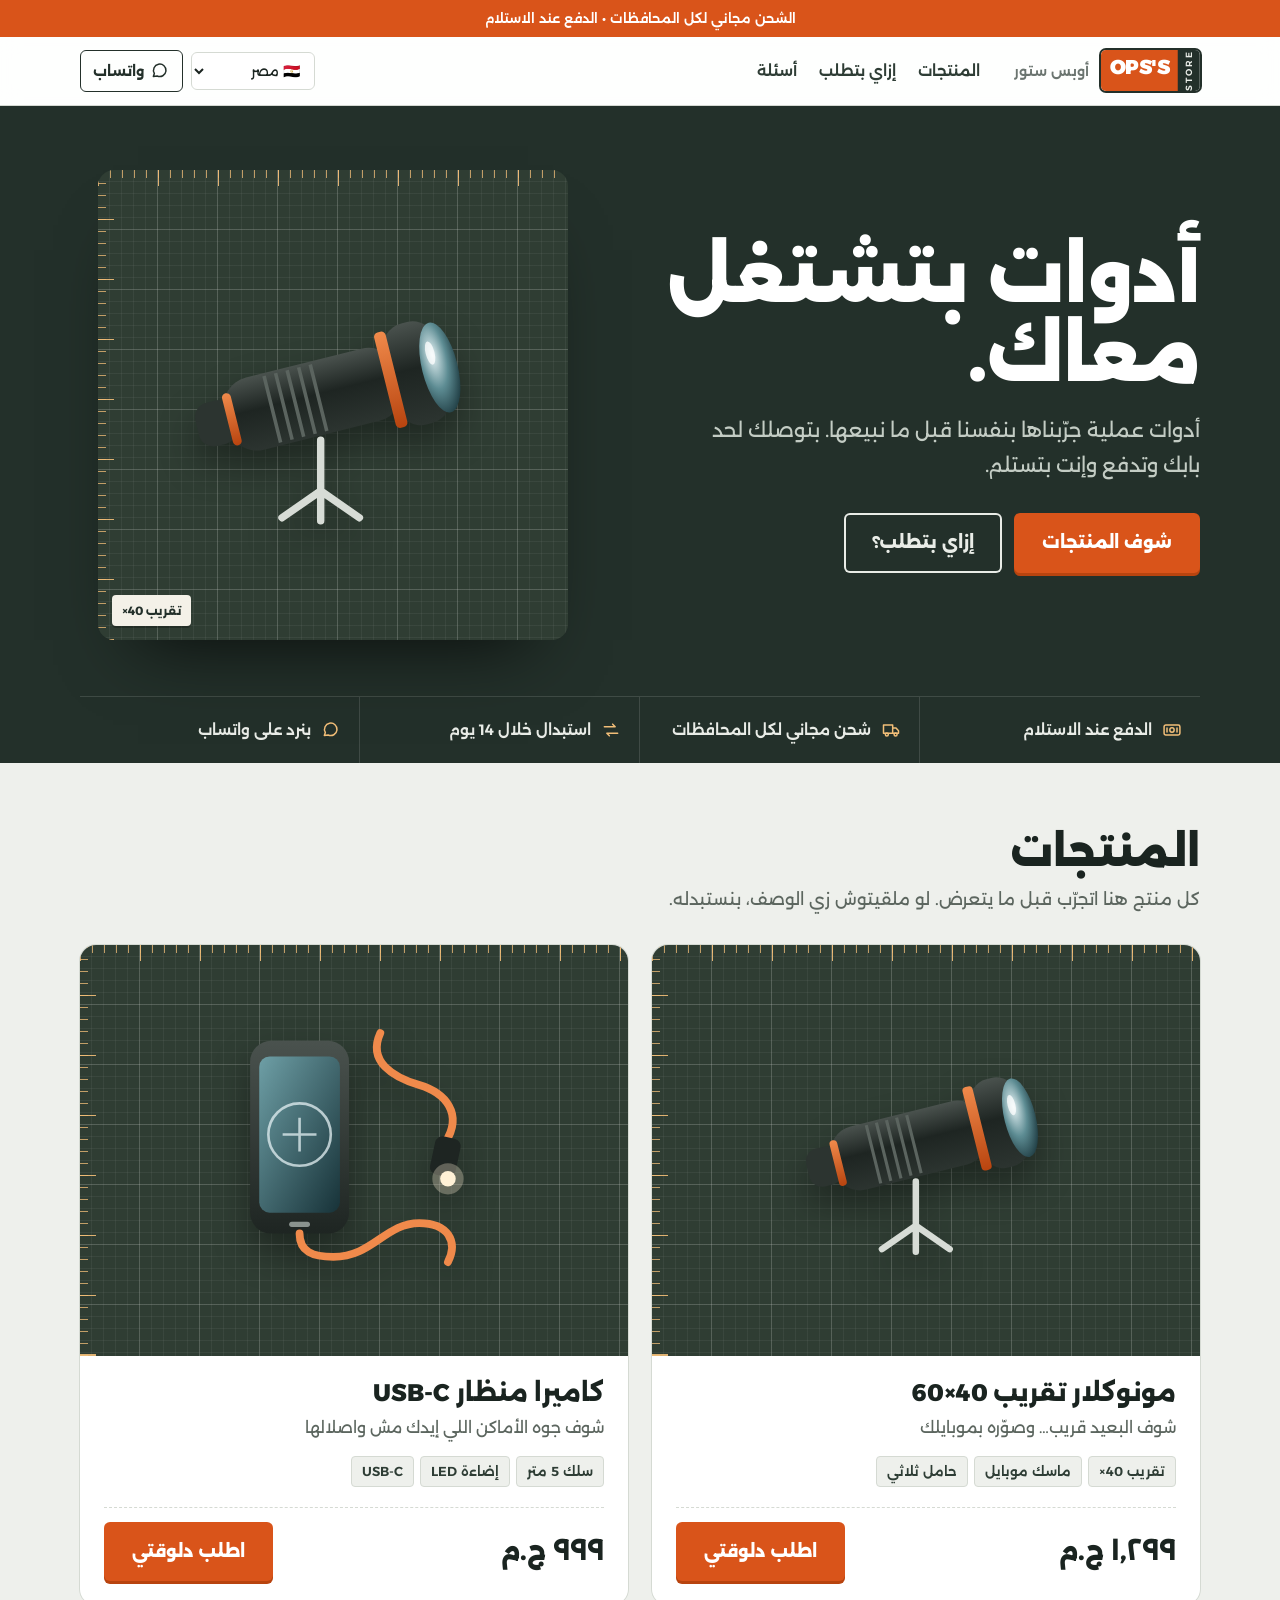
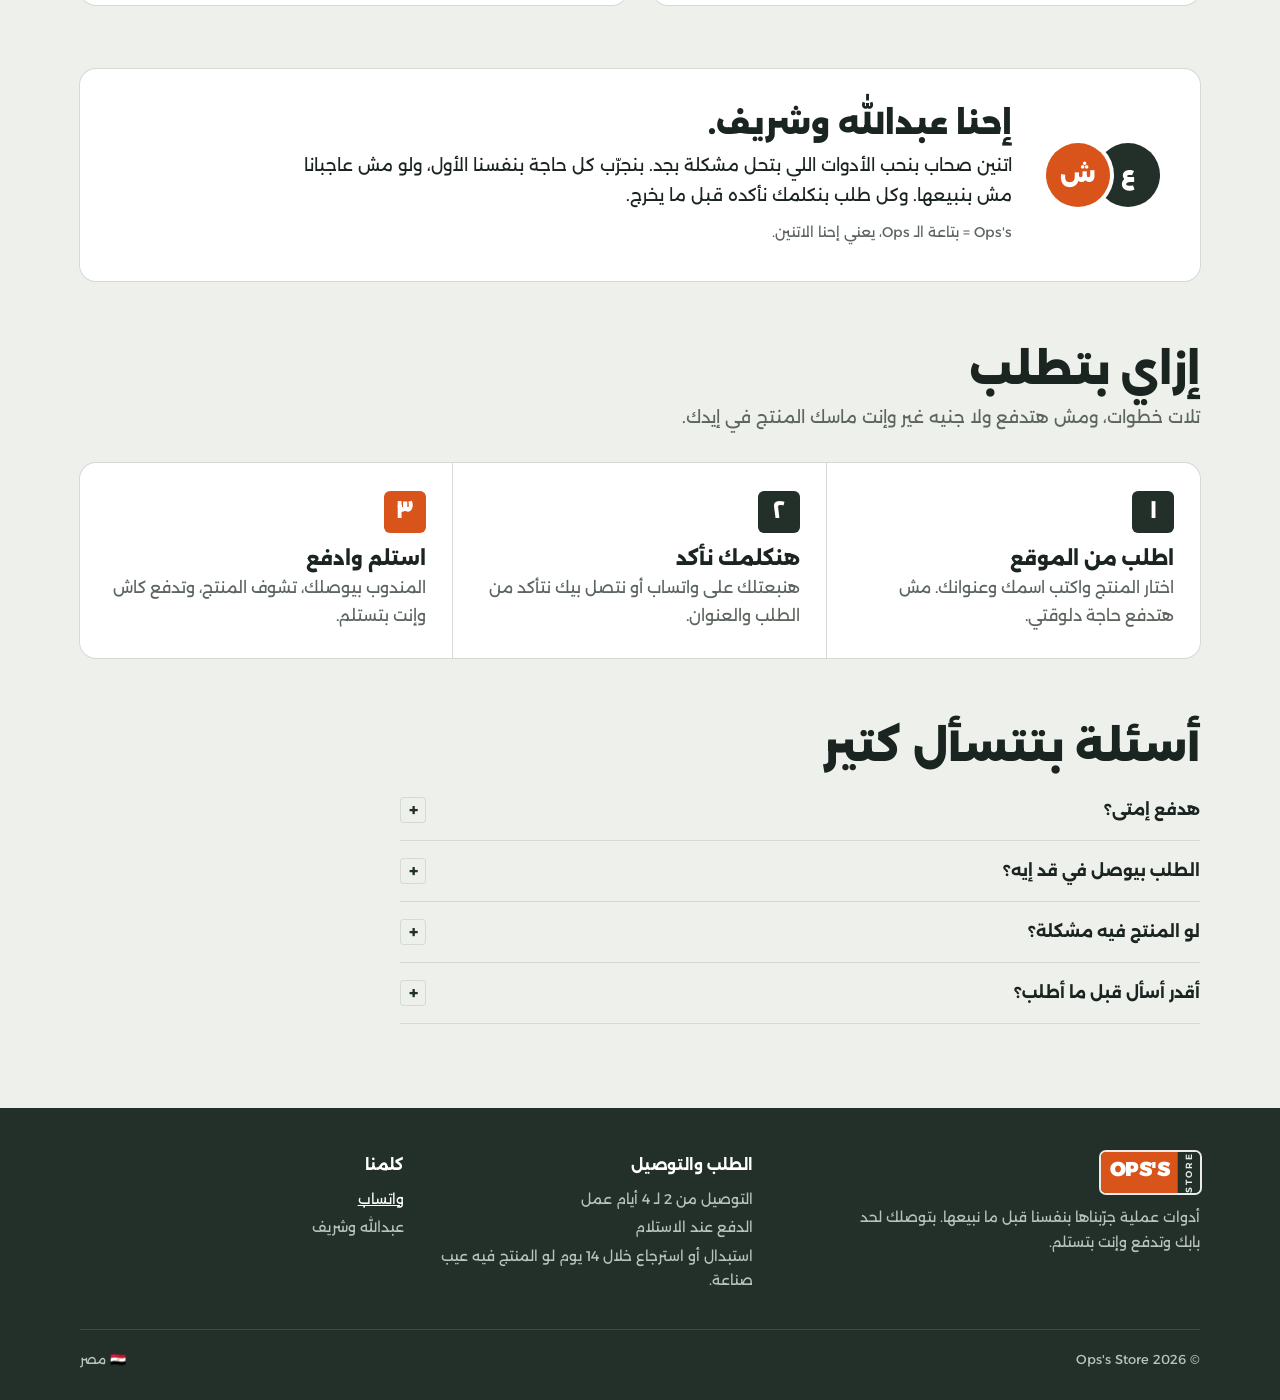
==== commit 4fd04c08: "Add files via upload" ====
--- a/index.html
+++ b/index.html
@@ -1,19 +1,32 @@
-<!doctype html><html lang="ar" dir="rtl"><head><meta charset="utf-8"><meta name="viewport" content="width=device-width,initial-scale=1"><meta name="theme-color" content="#0F1E33"><link rel="preconnect" href="https://fonts.googleapis.com"><link rel="preconnect" href="https://fonts.gstatic.com" crossorigin><link href="https://fonts.googleapis.com/css2?family=Readex+Pro:wght@400;500;600;700&display=swap" rel="stylesheet"><link rel="stylesheet" href="style.css"><script src="config.js"></script><script src="app.js"></script><title>{store}</title><meta name="description" content="أدوات بتخليك تشوف أبعد وتشوف جوّه — الدفع عند الاستلام وشحن مجاني."></head>
+<!doctype html><html lang="ar" dir="rtl"><head><meta charset="utf-8"><meta name="viewport" content="width=device-width,initial-scale=1"><meta name="theme-color" content="#23302A"><link rel="icon" href="data:image/svg+xml,%3Csvg xmlns='http://www.w3.org/2000/svg' viewBox='0 0 64 64'%3E%3Crect width='64' height='64' rx='12' fill='%23D9541A'/%3E%3Ctext x='32' y='45' font-family='Arial Black,Arial' font-weight='900' font-size='36' text-anchor='middle' fill='white'%3EO%3C/text%3E%3Crect x='6' y='6' width='52' height='52' rx='8' fill='none' stroke='%2323302A' stroke-width='4'/%3E%3C/svg%3E"><link rel="preconnect" href="https://fonts.googleapis.com"><link rel="preconnect" href="https://fonts.gstatic.com" crossorigin><link href="https://fonts.googleapis.com/css2?family=Alexandria:wght@400;600;700;800;900&display=swap" rel="stylesheet"><link rel="stylesheet" href="style.css"><script src="config.js"></script><script src="app.js"></script><title>{store}</title><meta name="description" content="أدوات عملية جرّبناها بنفسنا قبل ما نبيعها — الدفع عند الاستلام وشحن مجاني."><meta property="og:type" content="website"><meta property="og:site_name" content="Ops's Store"><meta property="og:title" content="Ops&#39;s Store"><meta property="og:description" content="أدوات عملية جرّبناها بنفسنا قبل ما نبيعها — الدفع عند الاستلام وشحن مجاني."><meta property="og:image" content="https://boddazehab-lang.github.io/zoom-store/og.png"><meta property="og:locale" content="ar_EG"><meta name="twitter:card" content="summary_large_image"></head>
 <body data-page="home">
-<section class="hero"><div class="wrap">
+<section class="hero"><div class="wrap hero-grid">
   <div>
-    <h1>شوف أبعد.<br>وشوف جوّه.</h1>
+    <h1>أدوات بتشتغل معاك.</h1>
     <p class="lead" id="store-tagline"></p>
-    <div class="hero-actions"><a class="btn btn-primary" href="#products">شوف المنتجات</a><a class="btn btn-ghost" href="#how">إزاي بتطلب؟</a></div>
+    <div class="hero-actions"><a class="btn btn-primary" href="#products">شوف المنتجات</a><a class="btn btn-ghost light" href="#how">إزاي بتطلب؟</a></div>
   </div>
-  <div class="lens" id="hero-lens"></div>
+  <div class="mat" id="hero-lens"></div>
 </div>
 <div class="wrap"><div class="assure" id="assure"></div></div>
 </section>
 <main class="wrap">
-  <section class="rows" id="products"></section>
+  <section class="block" id="products-sec">
+    <h2 class="t">المنتجات</h2>
+    <p class="ts">كل منتج هنا اتجرّب قبل ما يتعرض. لو ملقيتوش زي الوصف، بنستبدله.</p>
+    <div class="grid2" id="products"></div>
+  </section>
+  <section class="founders" aria-labelledby="fh">
+    <div class="sig"><div class="duo-av" aria-hidden="true"><span>ع</span><span>ش</span></div></div>
+    <div>
+      <h2 id="fh">إحنا عبدالله وشريف.</h2>
+      <p>اتنين صحاب بنحب الأدوات اللي بتحل مشكلة بجد. بنجرّب كل حاجة بنفسنا الأول، ولو مش عاجبانا مش بنبيعها. وكل طلب بنكلمك نأكده قبل ما يخرج.</p>
+      <small>Ops's = بتاعة الـ Ops، يعني إحنا الاتنين.</small>
+    </div>
+  </section>
   <section class="block" id="how">
     <h2 class="t">إزاي بتطلب</h2>
+    <p class="ts">تلات خطوات، ومش هتدفع ولا جنيه غير وإنت ماسك المنتج في إيدك.</p>
     <ol class="steps">
       <li><h3>اطلب من الموقع</h3><p>اختار المنتج واكتب اسمك وعنوانك. مش هتدفع حاجة دلوقتي.</p></li>
       <li><h3>هنكلمك نأكد</h3><p>هنبعتلك على واتساب أو نتصل بيك نتأكد من الطلب والعنوان.</p></li>
--- a/style.css
+++ b/style.css
@@ -1,184 +1,229 @@
-/* ============ Tokens ============ */
+/* =====================================================
+   Ops's Store — "العُدّة" identity
+   olive + signal orange • Alexandria • workbench mat
+   ===================================================== */
 :root{
-  --ink:#0F1E33;        /* optical navy */
-  --ink-2:#2B3A50;
-  --muted:#5E6B7D;
-  --paper:#F4F6F7;
+  --olive:#23302A;      /* main dark */
+  --olive-2:#2E3D35;
+  --ink:#1A2420;        /* text */
+  --steel:#6B7570;
+  --muted:#5C665F;
+  --ground:#EEF0EC;     /* page */
   --card:#FFFFFF;
-  --line:#DDE3E8;
-  --lens:#1C6E7A;       /* lens teal */
-  --lens-soft:#E3F0F1;
-  --brass:#C08A2E;      /* binocular brass */
-  --brass-dark:#9E6F1F;
+  --line:#D5DAD3;
+  --orange:#D9541A;     /* actions only */
+  --orange-dk:#B8440F;
+  --orange-soft:#FBEDE5;
+  --mat:#2F3D33;        /* cutting mat */
   --ok:#1E7B4E;
   --danger:#B42318;
-  --r-lg:28px; --r-md:16px; --r-sm:10px;
-  --font:"Readex Pro",system-ui,sans-serif;
-  /* aliases used by admin.html */
-  --brand:var(--lens); --bg:var(--paper); --shadow:0 10px 30px -18px rgba(15,30,51,.35); --radius:var(--r-md);
+  --r:10px; --r-sm:6px; --r-lg:16px;
+  --font:"Alexandria",system-ui,sans-serif;
+  /* aliases for admin.html */
+  --paper:var(--ground); --bg:var(--ground); --brand:var(--olive); --lens:var(--olive); --lens-soft:#E4E9E3;
+  --brass:var(--orange); --ink-2:var(--olive-2); --shadow:0 12px 30px -20px rgba(26,36,32,.5); --radius:var(--r);
 }
 *{box-sizing:border-box}
 html{overflow-x:clip;scroll-behavior:smooth}
 html,body{margin:0}
-body{font-family:var(--font);background:var(--paper);color:var(--ink);font-size:16px;line-height:1.75;-webkit-font-smoothing:antialiased}
+body{font-family:var(--font);background:var(--ground);color:var(--ink);font-size:16px;line-height:1.75;-webkit-font-smoothing:antialiased}
 a{color:inherit}
 img{max-width:100%;display:block}
-.wrap{max-width:1120px;margin:0 auto;padding:0 20px}
-:focus-visible{outline:3px solid var(--brass);outline-offset:2px;border-radius:6px}
+h1,h2,h3{line-height:1.25}
+.wrap{max-width:1160px;margin:0 auto;padding:0 20px}
+:focus-visible{outline:3px solid var(--orange);outline-offset:2px;border-radius:4px}
 @media (prefers-reduced-motion:reduce){*{animation:none!important;transition:none!important;scroll-behavior:auto!important}}
 
-/* ============ Chrome ============ */
-.topbar{background:var(--ink);color:#C9D3DE;font-size:13px;text-align:center;padding:7px 12px}
-header.site{background:rgba(255,255,255,.92);backdrop-filter:saturate(1.4) blur(10px);border-bottom:1px solid var(--line);position:sticky;top:0;z-index:20}
-header.site .wrap{display:flex;align-items:center;justify-content:space-between;height:66px;gap:12px}
-.logo{display:inline-flex;align-items:center;gap:10px;font-weight:700;font-size:21px;text-decoration:none;color:var(--ink)}
-.logo svg{flex:none}
-.hdr-r{display:flex;align-items:center;gap:8px}
-#ccsel{font:inherit;font-size:14px;padding:7px 10px;border:1px solid var(--line);border-radius:999px;background:#fff;color:var(--ink)}
-.wa-link{display:inline-flex;align-items:center;gap:6px;text-decoration:none;font-weight:600;font-size:14px;color:var(--lens);padding:7px 12px;border-radius:999px;background:var(--lens-soft)}
-@media (max-width:420px){.logo{font-size:18px}.wa-link span{display:none}}
-
-/* ============ Buttons ============ */
-.btn{display:inline-flex;justify-content:center;align-items:center;gap:8px;border:0;border-radius:999px;padding:15px 28px;font:inherit;font-weight:700;font-size:17px;cursor:pointer;text-decoration:none;transition:background .15s,transform .1s}
+/* ---------- logo tag ---------- */
+.tag{display:inline-flex;align-items:stretch;direction:ltr;border-radius:5px;overflow:hidden;box-shadow:0 0 0 2px var(--olive);text-decoration:none;flex:none}
+.tag b{background:var(--orange);color:#fff;font-weight:900;font-size:20px;line-height:1;padding:7px 9px 8px;letter-spacing:-.5px}
+.tag i{font-style:normal;background:var(--olive);color:#E9ECE7;font-size:9px;font-weight:600;letter-spacing:2px;writing-mode:vertical-rl;transform:rotate(180deg);display:flex;align-items:center;justify-content:center;padding:0 3px}
+.tag.on-dark{box-shadow:0 0 0 2px #E9ECE7}
+.tag.lg b{font-size:44px;padding:10px 16px 14px}.tag.lg i{font-size:14px;padding:0 7px;letter-spacing:4px}
+
+/* ---------- chrome ---------- */
+.topbar{background:var(--orange);color:#fff;font-size:13px;font-weight:600;text-align:center;padding:7px 12px}
+header.site{background:rgba(255,255,255,.94);backdrop-filter:saturate(1.3) blur(10px);border-bottom:1px solid var(--line);position:sticky;top:0;z-index:20}
+header.site .wrap{display:flex;align-items:center;gap:22px;height:68px}
+.logo{display:inline-flex;align-items:center;gap:12px;text-decoration:none;color:var(--olive);font-weight:800;font-size:16px}
+.logo .ar{color:var(--steel);font-weight:600;font-size:14px}
+.nav{display:flex;gap:22px;font-size:15px;font-weight:600;margin-inline-start:12px}
+.nav a{text-decoration:none;color:var(--olive-2)}
+.nav a:hover{color:var(--orange)}
+.hdr-r{display:flex;align-items:center;gap:8px;margin-inline-start:auto}
+#ccsel{font:inherit;font-size:14px;padding:8px 10px;border:1.5px solid var(--line);border-radius:var(--r-sm);background:#fff;color:var(--ink)}
+.wa-link{display:inline-flex;align-items:center;gap:6px;text-decoration:none;font-weight:700;font-size:14px;color:var(--olive);padding:8px 12px;border-radius:var(--r-sm);border:1.5px solid var(--olive)}
+.wa-link:hover{background:var(--olive);color:#fff}
+@media (max-width:860px){.nav{display:none}.logo .ar{display:none}}
+@media (max-width:420px){.wa-link span{display:none}header.site .wrap{gap:10px}}
+
+/* ---------- buttons ---------- */
+.btn{display:inline-flex;justify-content:center;align-items:center;gap:8px;border:0;border-radius:var(--r-sm);padding:15px 28px;font:inherit;font-weight:800;font-size:17px;cursor:pointer;text-decoration:none;transition:background .15s,transform .1s}
 .btn:active{transform:translateY(1px)}
-.btn-primary{background:var(--brass);color:#fff;box-shadow:0 10px 22px -12px rgba(158,111,31,.9)}
-.btn-primary:hover{background:var(--brass-dark)}
-.btn-ink{background:var(--ink);color:#fff}
-.btn-ink:hover{background:var(--ink-2)}
-.btn-wa{background:#1F9D55;color:#fff}
-.btn-ghost{background:transparent;border:1.5px solid var(--line);color:var(--ink)}
+.btn-primary{background:var(--orange);color:#fff;box-shadow:0 3px 0 var(--orange-dk)}
+.btn-primary:hover{background:var(--orange-dk)}
+.btn-ink{background:var(--olive);color:#fff}
+.btn-ink:hover{background:var(--olive-2)}
+.btn-wa{background:#1F9D55;color:#fff;box-shadow:0 3px 0 #17803F}
+.btn-ghost{background:transparent;box-shadow:inset 0 0 0 2px currentColor;color:var(--olive)}
+.btn-ghost.light{color:#E9ECE7}
 .btn[disabled]{opacity:.6;cursor:wait}
 .btn-full{width:100%}
 
-/* ============ Lens frame — the signature element ============ */
-.lens{position:relative;aspect-ratio:1/1;width:100%;border-radius:50%;
-  background:radial-gradient(circle at 34% 28%,#FFFFFF 0%,#EDF5F6 42%,#CBE0E4 100%);
-  box-shadow:inset 0 0 0 10px #fff,inset 0 0 0 11px var(--line),0 34px 60px -34px rgba(15,30,51,.5);
-  display:grid;place-items:center;overflow:hidden}
-.lens::before{content:"";position:absolute;inset:4.5%;border-radius:50%;
-  background:repeating-conic-gradient(rgba(15,30,51,.32) 0 .7deg,transparent .7deg 7.5deg);
-  -webkit-mask:radial-gradient(circle,transparent 0 calc(50% - 9px),#000 calc(50% - 9px) 50%,transparent 50%);
-          mask:radial-gradient(circle,transparent 0 calc(50% - 9px),#000 calc(50% - 9px) 50%,transparent 50%)}
-.lens::after{content:"";position:absolute;inset:0;pointer-events:none;
-  background:linear-gradient(var(--lens) 0 0) center/1.5px 12% no-repeat,linear-gradient(var(--lens) 0 0) center/12% 1.5px no-repeat;opacity:.28}
-.lens > svg{position:relative;z-index:1;width:74%;height:74%}
-.lens > img{position:relative;z-index:1;width:86%;height:86%;border-radius:50%;object-fit:cover}
-.hero .lens{animation:focusin 1.1s cubic-bezier(.2,.7,.2,1) both}
-@keyframes focusin{from{filter:blur(8px);transform:scale(.96);opacity:.4}to{filter:none;transform:none;opacity:1}}
-
-/* ============ Home hero ============ */
-.hero{padding:60px 0 20px}
-.hero .wrap{display:grid;grid-template-columns:1.1fr .9fr;gap:52px;align-items:center}
-.hero h1{font-size:clamp(36px,6.2vw,66px);line-height:1.14;margin:0 0 18px;font-weight:700;letter-spacing:-.5px}
-.hero p.lead{font-size:clamp(17px,2.2vw,20px);color:var(--muted);margin:0 0 28px;max-width:36ch}
-.hero .lens{max-width:440px;justify-self:center}
+/* ---------- the workbench mat (signature) ---------- */
+.mat{position:relative;aspect-ratio:1/1;width:100%;border-radius:var(--r-lg);overflow:hidden;
+  background-color:var(--mat);
+  background-image:
+    linear-gradient(rgba(233,236,231,.16) 1px,transparent 1px),
+    linear-gradient(90deg,rgba(233,236,231,.16) 1px,transparent 1px),
+    linear-gradient(rgba(233,236,231,.06) 1px,transparent 1px),
+    linear-gradient(90deg,rgba(233,236,231,.06) 1px,transparent 1px);
+  background-size:60px 60px,60px 60px,12px 12px,12px 12px;
+  background-position:-1px -1px;
+  display:grid;place-items:center}
+.mat::before,.mat::after{content:"";position:absolute;pointer-events:none}
+/* ruler ticks along the top & side */
+.mat::before{inset:0 0 auto 0;height:16px;background:repeating-linear-gradient(90deg,rgba(242,190,120,.75) 0 1px,transparent 1px 12px),repeating-linear-gradient(90deg,rgba(242,190,120,.9) 0 1.5px,transparent 1.5px 60px);background-size:auto 8px,auto 16px;background-repeat:repeat-x;background-position:0 0}
+.mat::after{inset:0 auto 0 0;width:16px;background:repeating-linear-gradient(0deg,rgba(242,190,120,.75) 0 1px,transparent 1px 12px),repeating-linear-gradient(0deg,rgba(242,190,120,.9) 0 1.5px,transparent 1.5px 60px);background-size:8px auto,16px auto;background-repeat:repeat-y}
+.mat > svg{position:relative;z-index:1;width:76%;height:76%;filter:drop-shadow(0 18px 18px rgba(0,0,0,.35))}
+.mat > img{position:relative;z-index:1;width:100%;height:100%;object-fit:cover}
+.mat .spec{position:absolute;z-index:2;bottom:14px;inset-inline-end:14px;background:#F4F1E8;color:var(--olive);font-size:12px;font-weight:700;padding:5px 10px;border-radius:4px;box-shadow:0 2px 0 rgba(0,0,0,.25);direction:rtl}
+
+/* ---------- hero ---------- */
+.hero{background:var(--olive);color:#E9ECE7;padding:64px 0 0;position:relative;overflow:hidden}
+.hero-grid{display:grid;grid-template-columns:1.05fr .95fr;gap:56px;align-items:center}
+.hero h1{font-size:clamp(38px,6.4vw,72px);font-weight:900;line-height:1.1;margin:0 0 18px;color:#fff;letter-spacing:-.5px}
+.hero p.lead{font-size:clamp(17px,2.1vw,20px);color:#C3CCC4;margin:0 0 30px;max-width:36ch}
 .hero-actions{display:flex;gap:12px;flex-wrap:wrap}
-@media (max-width:820px){
-  .hero{padding:26px 0 6px}
-  .hero .wrap{grid-template-columns:1fr;gap:24px;text-align:center}
-  .hero .lens{max-width:290px;order:-1}
+.hero .mat{max-width:470px;justify-self:center;box-shadow:0 40px 70px -40px rgba(0,0,0,.8)}
+.hero .mat{animation:settle .9s cubic-bezier(.2,.7,.2,1) both}
+@keyframes settle{from{transform:translateY(16px) rotate(-1.5deg);opacity:0}to{transform:none;opacity:1}}
+.assure{margin-top:56px;border-top:1px solid rgba(233,236,231,.14);display:grid;grid-template-columns:repeat(4,1fr)}
+.assure span{display:flex;align-items:center;gap:10px;padding:20px 18px;font-size:15px;font-weight:600;color:#E9ECE7}
+.assure span + span{border-inline-start:1px solid rgba(233,236,231,.14)}
+.assure svg{color:#F2BE78;flex:none}
+@media (max-width:860px){
+  .hero{padding:30px 0 0}
+  .hero-grid{grid-template-columns:1fr;gap:26px;text-align:center}
+  .hero .mat{max-width:300px;order:-1}
   .hero p.lead{margin-inline:auto}.hero-actions{justify-content:center}
+  .assure{grid-template-columns:repeat(2,1fr);margin-top:30px}
+  .assure span{padding:14px 10px;font-size:14px;justify-content:center}
+  .assure span:nth-child(3){border-inline-start:0}
+  .assure span:nth-child(n+3){border-top:1px solid rgba(233,236,231,.14)}
 }
-.assure{display:flex;flex-wrap:wrap;justify-content:center;gap:10px 34px;padding:20px 0;border-block:1px solid var(--line);margin:34px 0 0;font-size:15px;color:var(--ink-2)}
-.assure span{display:inline-flex;align-items:center;gap:8px}
-.assure svg{color:var(--lens);flex:none}
-
-/* ============ Product rows (home) ============ */
-.rows{padding:44px 0 10px;display:grid;gap:26px}
-.prow{display:grid;grid-template-columns:300px 1fr;gap:44px;align-items:center;background:var(--card);border-radius:var(--r-lg);padding:32px 36px;text-decoration:none;color:inherit}
-.prow:nth-child(even){grid-template-columns:1fr 300px}
-.prow:nth-child(even) .lens{order:2}
-.prow h2{margin:0;font-size:clamp(24px,3.2vw,32px);line-height:1.3}
-.prow .sub{color:var(--muted);margin:4px 0 14px;font-size:17px}
-.prow ul{list-style:none;margin:0 0 20px;padding:0;display:grid;gap:4px}
-.prow li{padding-inline-start:22px;position:relative;color:var(--ink-2)}
-.prow li::before{content:"";position:absolute;inset-inline-start:2px;top:.72em;width:8px;height:8px;border-radius:50%;border:2px solid var(--lens)}
-.prow .buy{display:flex;align-items:center;gap:20px;flex-wrap:wrap}
-@media (max-width:820px){
-  .prow,.prow:nth-child(even){grid-template-columns:1fr;padding:22px;gap:14px}
-  .prow .lens,.prow:nth-child(even) .lens{order:0;max-width:230px;justify-self:center}
-  .prow .buy{justify-content:space-between}
-}
-.price{font-weight:700;font-size:26px;color:var(--ink);font-variant-numeric:tabular-nums}
+
+/* ---------- product cards (home) ---------- */
+.block{padding:64px 0}
+.block h2.t{font-size:clamp(28px,3.8vw,40px);font-weight:900;margin:0 0 8px}
+.block p.ts{color:var(--muted);margin:0 0 30px;font-size:17px;max-width:60ch}
+.grid2{display:grid;grid-template-columns:repeat(2,minmax(0,1fr));gap:24px}
+@media (max-width:760px){.grid2{grid-template-columns:1fr}}
+.pcard{background:var(--card);border-radius:var(--r-lg);overflow:hidden;text-decoration:none;color:inherit;display:flex;flex-direction:column;box-shadow:0 0 0 1px var(--line)}
+.pcard .mat{border-radius:0;aspect-ratio:4/3}
+.pcard .body{padding:22px 24px 24px;display:flex;flex-direction:column;gap:6px;flex:1}
+.pcard h3{margin:0;font-size:24px;font-weight:800}
+.pcard .sub{color:var(--muted);font-size:16px}
+.chips{display:flex;flex-wrap:wrap;gap:6px;margin:8px 0 14px}
+.chip{font-size:13px;font-weight:600;color:var(--olive-2);background:var(--ground);border:1px solid var(--line);padding:3px 10px;border-radius:4px}
+.pcard .buy{display:flex;align-items:center;justify-content:space-between;gap:14px;margin-top:auto;padding-top:14px;border-top:1px dashed var(--line)}
+.pcard:hover .btn-primary{background:var(--orange-dk)}
+.price{font-weight:800;font-size:26px;color:var(--ink);font-variant-numeric:tabular-nums}
 .price s{color:var(--muted);font-weight:400;font-size:16px;margin-inline-start:8px}
 
-/* ============ Sections ============ */
-.block{padding:56px 0}
-.block h2.t{font-size:clamp(26px,3.6vw,34px);margin:0 0 28px;line-height:1.3}
-.steps{list-style:none;margin:0;padding:0;display:grid;grid-template-columns:repeat(3,1fr);gap:24px;counter-reset:s}
-.steps li{counter-increment:s;position:relative;padding-top:60px}
-.steps li::before{content:counter(s,arabic-indic);position:absolute;top:0;inset-inline-start:0;width:46px;height:46px;border-radius:50%;border:2px solid var(--lens);color:var(--lens);display:grid;place-items:center;font-weight:700;font-size:20px;background:var(--paper)}
-.steps li:not(:last-child)::after{content:"";position:absolute;top:23px;inset-inline-start:58px;inset-inline-end:-12px;border-top:2px dashed #C7D2DA}
-.steps h3{margin:0 0 4px;font-size:19px}
+/* ---------- founders ---------- */
+.founders{background:var(--card);border-radius:var(--r-lg);box-shadow:0 0 0 1px var(--line);display:grid;grid-template-columns:auto 1fr;gap:34px;align-items:center;padding:36px 40px}
+.founders .sig{display:flex;flex-direction:column;align-items:center;gap:10px}
+.founders .duo-av{display:flex}
+.founders .duo-av span{width:64px;height:64px;border-radius:50%;display:grid;place-items:center;font-weight:900;font-size:22px;color:#fff;background:var(--olive);box-shadow:0 0 0 4px #fff}
+.founders .duo-av span + span{background:var(--orange);margin-inline-start:-14px}
+.founders h2{margin:0 0 8px;font-size:clamp(22px,3vw,30px);font-weight:900}
+.founders p{margin:0;color:var(--ink);font-size:17px;max-width:62ch}
+.founders small{display:block;color:var(--muted);margin-top:10px;font-size:14px}
+@media (max-width:700px){.founders{grid-template-columns:1fr;text-align:center;padding:26px 22px}.founders p{margin-inline:auto}}
+
+/* ---------- steps & faq ---------- */
+.steps{list-style:none;margin:0;padding:0;display:grid;grid-template-columns:repeat(3,1fr);gap:0;counter-reset:s;background:var(--card);border-radius:var(--r-lg);box-shadow:0 0 0 1px var(--line);overflow:hidden}
+.steps li{counter-increment:s;padding:28px 26px;position:relative}
+.steps li + li{border-inline-start:1px solid var(--line)}
+.steps li::before{content:counter(s,arabic-indic);display:grid;place-items:center;width:42px;height:42px;border-radius:var(--r-sm);background:var(--olive);color:#fff;font-weight:900;font-size:20px;margin-bottom:14px}
+.steps li:last-child::before{background:var(--orange)}
+.steps h3{margin:0 0 4px;font-size:19px;font-weight:800}
 .steps p{margin:0;color:var(--muted)}
-@media (max-width:720px){.steps{grid-template-columns:1fr;gap:18px}.steps li{padding:0 62px 0 0;min-height:46px}.steps li::before{inset-inline-start:auto;right:0}.steps li:not(:last-child)::after{display:none}}
-.faq{max-width:780px}
+@media (max-width:760px){.steps{grid-template-columns:1fr}.steps li + li{border-inline-start:0;border-top:1px solid var(--line)}}
+.faq{max-width:800px}
 .faq details{border-bottom:1px solid var(--line);padding:16px 0}
-.faq summary{font-weight:600;cursor:pointer;list-style:none;display:flex;justify-content:space-between;gap:12px}
+.faq summary{font-weight:700;cursor:pointer;list-style:none;display:flex;justify-content:space-between;align-items:center;gap:12px}
 .faq summary::-webkit-details-marker{display:none}
-.faq summary::after{content:"+";font-size:24px;line-height:1;color:var(--lens);transition:transform .2s}
-.faq details[open] summary::after{transform:rotate(45deg)}
+.faq summary::after{content:"+";flex:none;width:26px;height:26px;border-radius:4px;background:var(--ground);box-shadow:inset 0 0 0 1px var(--line);display:grid;place-items:center;font-weight:800;font-size:18px;line-height:1;color:var(--olive)}
+.faq details[open] summary::after{content:"−";background:var(--olive);color:#fff;box-shadow:none}
 .faq details p{margin:8px 0 0;color:var(--muted)}
 
-/* ============ Product page ============ */
+/* ---------- product page ---------- */
 .crumbs{font-size:14px;color:var(--muted);padding:18px 0 0}
-.crumbs a{text-decoration:none;color:var(--lens)}
-.pp{display:grid;grid-template-columns:1fr 1fr;gap:56px;padding:20px 0 34px;align-items:center}
-@media (max-width:860px){.pp{grid-template-columns:1fr;gap:18px;padding-top:12px}}
-.gallery .lens{max-width:470px;margin:0 auto}
-@media (max-width:860px){.gallery .lens{max-width:300px}}
-.thumbs{display:flex;gap:10px;justify-content:center;margin-top:16px;flex-wrap:wrap}
-.thumbs img{width:62px;height:62px;object-fit:cover;border-radius:50%;border:2px solid transparent;cursor:pointer;background:#fff}
-.thumbs img.on{border-color:var(--brass)}
-.pinfo h1{font-size:clamp(30px,4.4vw,46px);margin:0;line-height:1.2;letter-spacing:-.3px}
-.pinfo .sub{color:var(--muted);margin:6px 0 16px;font-size:19px}
+.crumbs a{text-decoration:none;color:var(--olive);font-weight:600}
+.pp{display:grid;grid-template-columns:1fr 1fr;gap:56px;padding:22px 0 40px;align-items:start}
+@media (max-width:860px){.pp{grid-template-columns:1fr;gap:20px;padding-top:12px}}
+.gallery{position:sticky;top:90px}
+@media (max-width:860px){.gallery{position:static}}
+.gallery .mat{max-width:540px;margin:0 auto}
+.thumbs{display:flex;gap:10px;margin-top:12px;flex-wrap:wrap}
+.thumbs img{width:68px;height:68px;object-fit:cover;border-radius:var(--r-sm);border:2px solid transparent;cursor:pointer;background:#fff}
+.thumbs img.on{border-color:var(--orange)}
+.pinfo h1{font-size:clamp(30px,4.4vw,48px);font-weight:900;margin:0;letter-spacing:-.3px}
+.pinfo .sub{color:var(--muted);margin:6px 0 18px;font-size:19px}
+.pricebox{display:flex;align-items:center;justify-content:space-between;gap:12px;flex-wrap:wrap;background:var(--card);border-radius:var(--r);box-shadow:0 0 0 1px var(--line);padding:16px 18px;margin-bottom:20px}
 .pinfo .price{font-size:38px}
-.cod-note{font-size:14px;color:var(--ok);font-weight:600;margin:0 0 18px;display:flex;align-items:center;gap:6px}
-.bullets{list-style:none;padding:0;margin:0 0 20px;display:grid;gap:8px}
-.bullets li{padding-inline-start:28px;position:relative}
-.bullets li::before{content:"";position:absolute;inset-inline-start:0;top:.42em;width:17px;height:17px;border-radius:50%;background:var(--lens-soft);box-shadow:inset 0 0 0 5px var(--lens-soft),inset 0 0 0 9px var(--lens)}
-.honest{border-inline-start:3px solid var(--brass);background:#FBF6EC;padding:10px 14px;border-radius:var(--r-sm) 0 0 var(--r-sm);font-size:15px;margin:0 0 22px}
-.perks{display:flex;flex-wrap:wrap;gap:8px 20px;margin-top:16px;font-size:14px;color:var(--ink-2)}
-.perks span{display:inline-flex;gap:6px;align-items:center}
-.perks svg{color:var(--lens);flex:none}
-.duo{display:grid;grid-template-columns:1fr 1.3fr;gap:22px;margin-bottom:22px}
+.cod-note{font-size:14px;color:var(--ok);font-weight:700;display:flex;align-items:center;gap:6px}
+.bullets{list-style:none;padding:0;margin:0 0 20px;display:grid;gap:10px}
+.bullets li{padding-inline-start:30px;position:relative}
+.bullets li::before{content:"";position:absolute;inset-inline-start:0;top:.35em;width:18px;height:18px;border-radius:4px;background:var(--olive) url("data:image/svg+xml,%3Csvg xmlns='http://www.w3.org/2000/svg' viewBox='0 0 24 24' fill='none' stroke='white' stroke-width='3.2' stroke-linecap='round' stroke-linejoin='round'%3E%3Cpath d='M5 12.5l4.5 4.5L19 7.5'/%3E%3C/svg%3E") center/12px no-repeat}
+.honest{background:var(--orange-soft);color:#6E2C0C;padding:12px 16px;border-radius:var(--r-sm);font-size:15px;margin:0 0 22px;display:flex;gap:10px}
+.honest::before{content:"!";flex:none;width:20px;height:20px;border-radius:50%;background:var(--orange);color:#fff;font-weight:900;font-size:13px;display:grid;place-items:center;margin-top:3px}
+.perks{display:grid;grid-template-columns:repeat(3,1fr);gap:8px;margin-top:16px;font-size:13px;font-weight:600;color:var(--olive-2)}
+.perks span{display:flex;flex-direction:column;align-items:center;text-align:center;gap:6px;padding:12px 6px;background:var(--card);border-radius:var(--r-sm);box-shadow:0 0 0 1px var(--line)}
+.perks svg{color:var(--orange);flex:none}
+.duo{display:grid;grid-template-columns:1fr 1.3fr;gap:22px;margin-bottom:26px}
 @media (max-width:760px){.duo{grid-template-columns:1fr}}
-.panel{background:var(--card);border-radius:var(--r-lg);padding:26px 28px}
-.panel h2{margin:0 0 14px;font-size:22px}
-.inbox{list-style:none;margin:0;padding:0;display:grid;gap:10px}
-.inbox li{display:flex;align-items:center;gap:12px}
-.inbox li::before{content:"";flex:none;width:10px;height:10px;border-radius:50%;background:var(--brass)}
-
-/* ============ Order form ============ */
-.order{background:var(--card);border-radius:var(--r-lg);overflow:hidden;margin:10px 0 60px;box-shadow:0 34px 70px -44px rgba(15,30,51,.6);scroll-margin-top:84px}
-.order-head{background:var(--ink);color:#fff;padding:22px 28px;display:flex;justify-content:space-between;align-items:center;gap:6px 12px;flex-wrap:wrap}
-.order-head h2{margin:0;font-size:24px}
-.order-head small{color:#BFD0DD;font-size:14px}
+.panel{background:var(--card);border-radius:var(--r-lg);box-shadow:0 0 0 1px var(--line);padding:26px 28px}
+.panel h2{margin:0 0 14px;font-size:22px;font-weight:800}
+.inbox{list-style:none;margin:0;padding:0;display:grid;gap:0}
+.inbox li{display:flex;align-items:center;gap:12px;padding:10px 0;border-bottom:1px dashed var(--line)}
+.inbox li:last-child{border-bottom:0}
+.inbox li::before{content:"";flex:none;width:8px;height:8px;background:var(--orange);transform:rotate(45deg)}
+
+/* ---------- order form ---------- */
+.order{background:var(--card);border-radius:var(--r-lg);overflow:hidden;margin:10px 0 70px;box-shadow:0 0 0 1px var(--line),0 40px 70px -50px rgba(26,36,32,.7);scroll-margin-top:90px}
+.order-head{background:var(--olive);color:#fff;padding:22px 28px;display:flex;justify-content:space-between;align-items:center;gap:6px 12px;flex-wrap:wrap}
+.order-head h2{margin:0;font-size:26px;font-weight:900}
+.order-head small{color:#C3CCC4;font-size:14px}
 .order form{padding:26px 28px 28px;display:grid;grid-template-columns:1.25fr 1fr;gap:10px 34px;align-items:start}
 @media (max-width:860px){.order form{grid-template-columns:1fr;padding:20px}}
 .col{min-width:0}
 .field{margin-bottom:14px}
-.field label{display:block;font-weight:600;font-size:14px;margin-bottom:6px;color:var(--ink-2)}
-.field input,.field select,.field textarea{width:100%;font:inherit;padding:13px 15px;border:1.5px solid var(--line);border-radius:var(--r-md);background:#FBFCFD;color:var(--ink)}
-.field input:focus,.field select:focus,.field textarea:focus{outline:none;border-color:var(--lens);background:#fff;box-shadow:0 0 0 4px var(--lens-soft)}
+.field label{display:block;font-weight:700;font-size:14px;margin-bottom:6px;color:var(--olive-2)}
+.field input,.field select,.field textarea{width:100%;font:inherit;padding:13px 15px;border:1.5px solid var(--line);border-radius:var(--r-sm);background:#FAFBF9;color:var(--ink)}
+.field input:focus,.field select:focus,.field textarea:focus{outline:none;border-color:var(--olive);background:#fff;box-shadow:0 0 0 3px #DCE3DB}
 .field .err{color:var(--danger);font-size:13px;display:none;margin-top:4px}
 .field.bad input,.field.bad select{border-color:var(--danger)}
 .field.bad .err{display:block}
 .row2{display:grid;grid-template-columns:1fr 1fr;gap:12px}
 @media (max-width:480px){.row2{grid-template-columns:1fr}}
-.summary-box{background:var(--paper);border-radius:var(--r-md);padding:18px;position:sticky;top:84px}
-.summary-box > label{display:block;font-weight:600;font-size:14px;margin-bottom:8px;color:var(--ink-2)}
+.summary-box{background:var(--ground);border-radius:var(--r);padding:18px;position:sticky;top:90px}
+.summary-box > label{display:block;font-weight:700;font-size:14px;margin-bottom:8px;color:var(--olive-2)}
 .offers{display:grid;gap:10px}
-.offer{display:flex;align-items:center;gap:12px;border:1.5px solid var(--line);border-radius:var(--r-md);padding:13px 15px;cursor:pointer;background:#fff;transition:border-color .15s}
-.offer:has(input:checked){border-color:var(--lens);box-shadow:0 0 0 3px var(--lens-soft)}
-.offer input{accent-color:var(--lens);width:18px;height:18px;margin:0}
-.offer .o-q{font-weight:600;flex:1}
-.offer .o-p{font-weight:700;text-align:left;font-variant-numeric:tabular-nums}
-.offer em{display:block;font-style:normal;font-size:12px;color:var(--ok);font-weight:600}
-.bump{display:flex;gap:12px;align-items:flex-start;border:1.5px dashed var(--brass);background:#FBF6EC;border-radius:var(--r-md);padding:13px 15px;margin:12px 0 4px;cursor:pointer;font-size:15px}
-.bump input{accent-color:var(--brass);width:20px;height:20px;margin-top:3px;flex:none}
+.offer{display:flex;align-items:center;gap:12px;border:1.5px solid var(--line);border-radius:var(--r-sm);padding:13px 15px;cursor:pointer;background:#fff;transition:border-color .15s}
+.offer:has(input:checked){border-color:var(--olive);box-shadow:inset 4px 0 0 var(--orange)}
+.offer input{accent-color:var(--olive);width:18px;height:18px;margin:0}
+.offer .o-q{font-weight:700;flex:1}
+.offer .o-p{font-weight:800;text-align:left;font-variant-numeric:tabular-nums}
+.offer em{display:block;font-style:normal;font-size:12px;color:var(--ok);font-weight:700}
+.bump{display:flex;gap:12px;align-items:flex-start;border:1.5px dashed var(--orange);background:var(--orange-soft);border-radius:var(--r-sm);padding:13px 15px;margin:12px 0 4px;cursor:pointer;font-size:15px}
+.bump input{accent-color:var(--orange);width:20px;height:20px;margin-top:3px;flex:none}
+.eta{font-size:14px;color:var(--olive-2);background:#fff;border-radius:var(--r-sm);padding:10px 12px;margin-top:12px;display:flex;gap:8px;align-items:center;box-shadow:0 0 0 1px var(--line)}
+.eta svg{color:var(--orange);flex:none}
 .summary{display:flex;justify-content:space-between;align-items:baseline;font-weight:700;font-size:16px;padding:16px 0 14px;border-top:1px solid var(--line);margin-top:14px}
-.summary #total{font-size:26px;font-variant-numeric:tabular-nums}
+.summary #total{font-size:28px;font-weight:900;font-variant-numeric:tabular-nums}
 .formmsg{display:none;margin-top:12px;padding:10px 14px;border-radius:var(--r-sm);font-size:14px}
 .formmsg.show{display:block}
 .formmsg.error{background:#FDECEA;color:var(--danger)}
@@ -186,22 +231,23 @@
 .hp{position:absolute;width:1px;height:1px;overflow:hidden;clip-path:inset(50%);opacity:0;pointer-events:none}
 
 /* sticky buy bar (mobile) */
-.buybar{position:fixed;bottom:0;left:0;right:0;background:rgba(255,255,255,.96);backdrop-filter:blur(8px);border-top:1px solid var(--line);padding:10px 16px;display:none;gap:14px;align-items:center;z-index:30}
+.buybar{position:fixed;bottom:0;left:0;right:0;background:rgba(255,255,255,.97);backdrop-filter:blur(8px);border-top:1px solid var(--line);padding:10px 16px;display:none;gap:14px;align-items:center;z-index:30}
 .buybar .btn{flex:1;padding:13px}
-.buybar b{font-size:20px;font-variant-numeric:tabular-nums}
-@media (max-width:860px){.buybar.on{display:flex} body.has-buybar{padding-bottom:76px}}
-
-/* ============ Thanks ============ */
+.buybar b{font-size:20px;font-weight:900;font-variant-numeric:tabular-nums}
+@media (max-width:860px){.buybar.on{display:flex} body.has-buybar{padding-bottom:78px}}
+
+/* ---------- thanks ---------- */
 .center{text-align:center;padding:60px 0}
-.check{width:84px;height:84px;border-radius:50%;background:#E3F2EA;color:var(--ok);display:grid;place-items:center;font-size:40px;margin:0 auto 18px;box-shadow:0 0 0 10px #F0F8F3}
-.center h1{font-size:clamp(28px,4vw,38px);margin:0}
-
-/* shared card style (thanks, admin) */
-.section{background:var(--card);border-radius:var(--r-lg);padding:24px;margin:18px 0}
-.section h2{margin:0 0 10px;font-size:22px}
-
-footer.site{background:var(--ink);color:#AFC0CF;padding:34px 0;font-size:14px;margin-top:20px}
-footer.site .wrap{display:flex;justify-content:space-between;gap:16px 30px;flex-wrap:wrap}
-footer.site b{color:#fff;font-size:17px}
+.check{width:84px;height:84px;border-radius:var(--r-lg);background:var(--olive);color:#fff;display:grid;place-items:center;font-size:40px;margin:0 auto 18px;box-shadow:0 0 0 8px #DCE3DB}
+.center h1{font-size:clamp(28px,4vw,40px);font-weight:900;margin:0}
+.section{background:var(--card);border-radius:var(--r-lg);box-shadow:0 0 0 1px var(--line);padding:24px;margin:18px 0}
+.section h2{margin:0 0 10px;font-size:22px;font-weight:800}
+
+/* ---------- footer ---------- */
+footer.site{background:var(--olive);color:#B9C3BB;padding:44px 0 30px;font-size:14px;margin-top:20px}
+footer.site .wrap{display:grid;grid-template-columns:1.3fr 1fr 1fr;gap:26px}
+footer.site h4{color:#fff;font-size:15px;margin:0 0 8px}
 footer.site p{margin:4px 0}
 footer.site a{color:#fff}
+footer.site .base{grid-column:1/-1;border-top:1px solid rgba(233,236,231,.14);padding-top:18px;margin-top:6px;display:flex;justify-content:space-between;gap:10px;flex-wrap:wrap;font-size:13px}
+@media (max-width:760px){footer.site .wrap{grid-template-columns:1fr}}
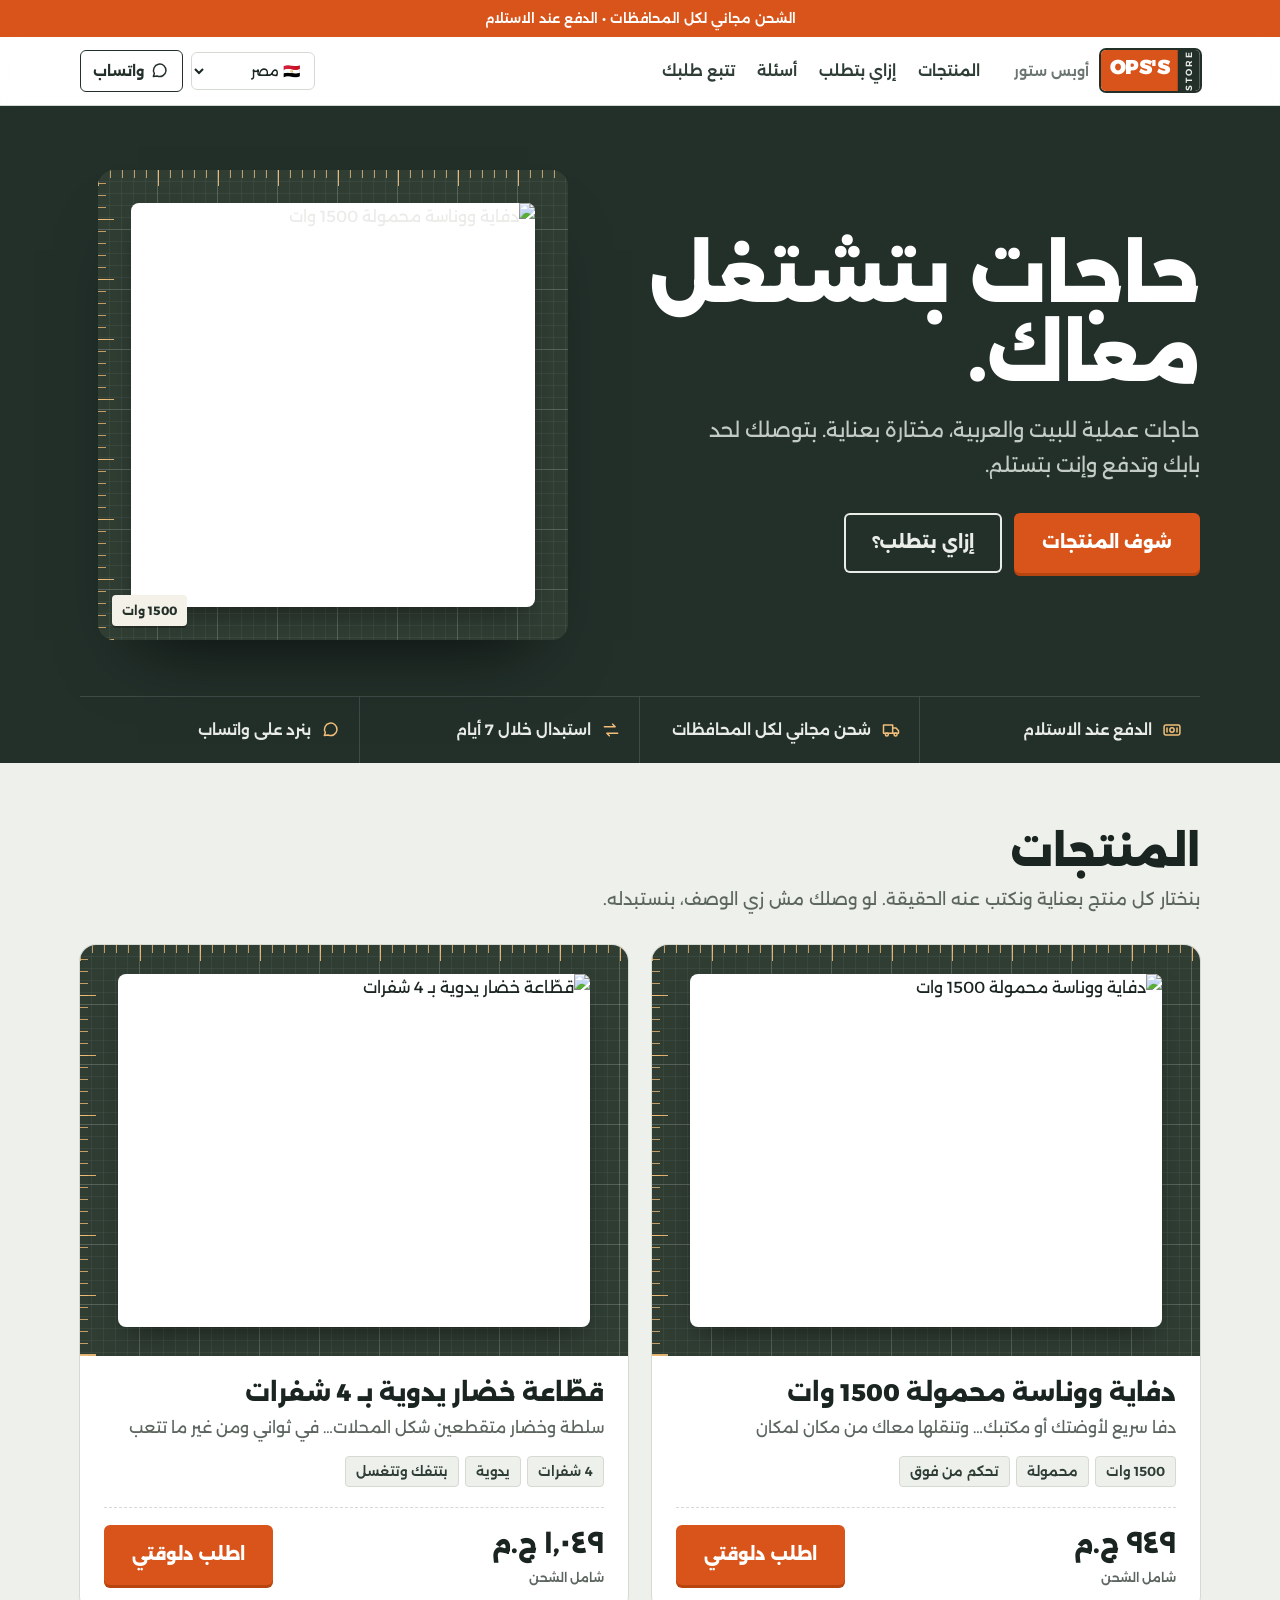
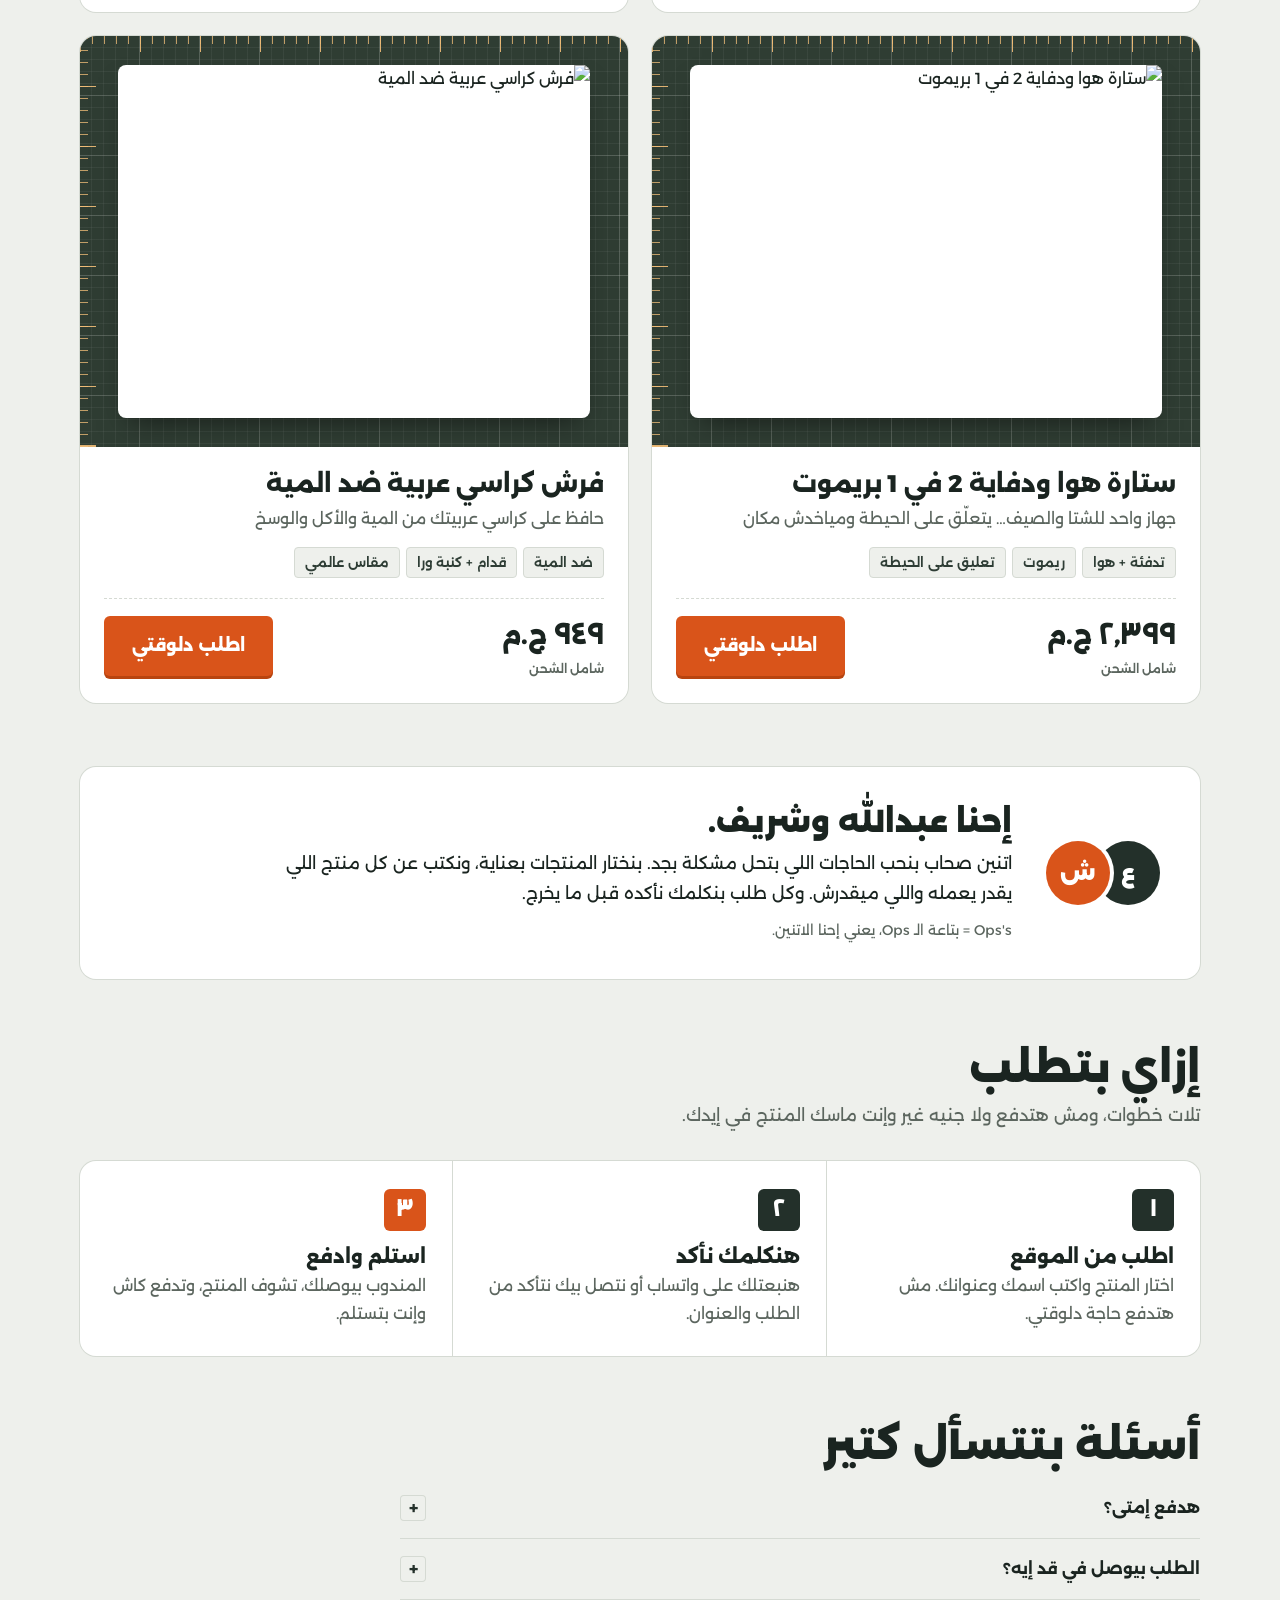
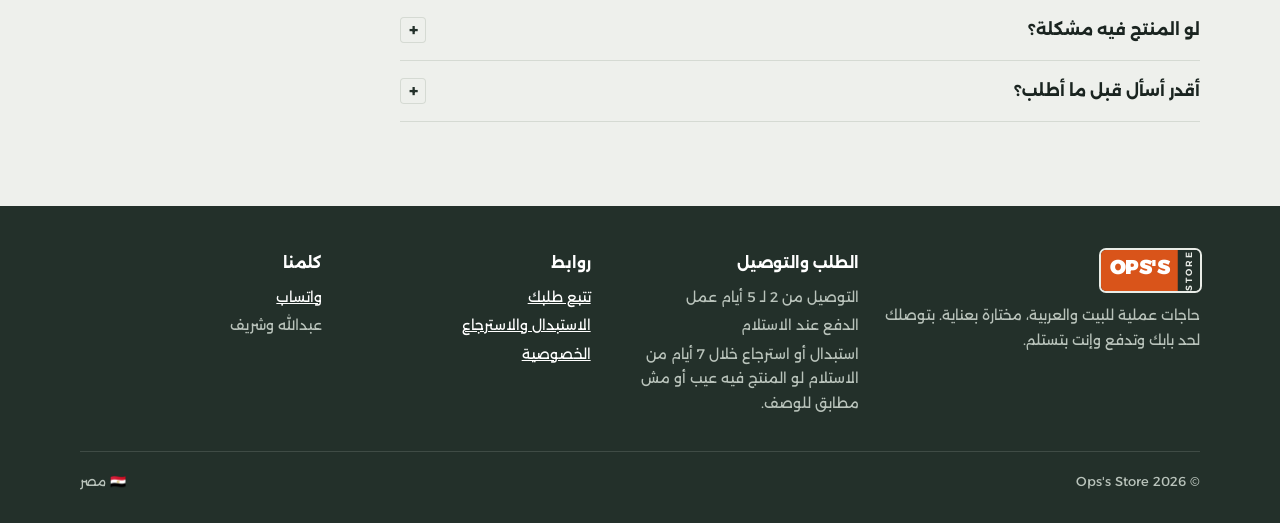
==== commit de15475a: "Add files via upload" ====
--- a/index.html
+++ b/index.html
@@ -1,8 +1,8 @@
-<!doctype html><html lang="ar" dir="rtl"><head><meta charset="utf-8"><meta name="viewport" content="width=device-width,initial-scale=1"><meta name="theme-color" content="#23302A"><link rel="icon" href="data:image/svg+xml,%3Csvg xmlns='http://www.w3.org/2000/svg' viewBox='0 0 64 64'%3E%3Crect width='64' height='64' rx='12' fill='%23D9541A'/%3E%3Ctext x='32' y='45' font-family='Arial Black,Arial' font-weight='900' font-size='36' text-anchor='middle' fill='white'%3EO%3C/text%3E%3Crect x='6' y='6' width='52' height='52' rx='8' fill='none' stroke='%2323302A' stroke-width='4'/%3E%3C/svg%3E"><link rel="preconnect" href="https://fonts.googleapis.com"><link rel="preconnect" href="https://fonts.gstatic.com" crossorigin><link href="https://fonts.googleapis.com/css2?family=Alexandria:wght@400;600;700;800;900&display=swap" rel="stylesheet"><link rel="stylesheet" href="style.css"><script src="config.js"></script><script src="app.js"></script><title>{store}</title><meta name="description" content="أدوات عملية جرّبناها بنفسنا قبل ما نبيعها — الدفع عند الاستلام وشحن مجاني."><meta property="og:type" content="website"><meta property="og:site_name" content="Ops's Store"><meta property="og:title" content="Ops&#39;s Store"><meta property="og:description" content="أدوات عملية جرّبناها بنفسنا قبل ما نبيعها — الدفع عند الاستلام وشحن مجاني."><meta property="og:image" content="https://boddazehab-lang.github.io/zoom-store/og.png"><meta property="og:locale" content="ar_EG"><meta name="twitter:card" content="summary_large_image"></head>
+<!doctype html><html lang="ar" dir="rtl"><head><meta charset="utf-8"><meta name="viewport" content="width=device-width,initial-scale=1"><meta name="theme-color" content="#23302A"><link rel="icon" href="data:image/svg+xml,%3Csvg xmlns='http://www.w3.org/2000/svg' viewBox='0 0 64 64'%3E%3Crect width='64' height='64' rx='12' fill='%23D9541A'/%3E%3Ctext x='32' y='45' font-family='Arial Black,Arial' font-weight='900' font-size='36' text-anchor='middle' fill='white'%3EO%3C/text%3E%3Crect x='6' y='6' width='52' height='52' rx='8' fill='none' stroke='%2323302A' stroke-width='4'/%3E%3C/svg%3E"><link rel="preconnect" href="https://fonts.googleapis.com"><link rel="preconnect" href="https://fonts.gstatic.com" crossorigin><link href="https://fonts.googleapis.com/css2?family=Alexandria:wght@400;600;700;800;900&display=swap" rel="stylesheet"><link rel="stylesheet" href="style.css"><script src="config.js"></script><script src="app.js"></script><title>{store}</title><meta name="description" content="حاجات عملية للبيت والعربية — الدفع عند الاستلام وشحن مجاني."><meta property="og:type" content="website"><meta property="og:site_name" content="Ops's Store"><meta property="og:title" content="Ops&#39;s Store"><meta property="og:description" content="حاجات عملية للبيت والعربية — الدفع عند الاستلام وشحن مجاني."><meta property="og:image" content="https://boddazehab-lang.github.io/zoom-store/og.png"><meta property="og:locale" content="ar_EG"><meta name="twitter:card" content="summary_large_image"></head>
 <body data-page="home">
 <section class="hero"><div class="wrap hero-grid">
   <div>
-    <h1>أدوات بتشتغل معاك.</h1>
+    <h1>حاجات بتشتغل معاك.</h1>
     <p class="lead" id="store-tagline"></p>
     <div class="hero-actions"><a class="btn btn-primary" href="#products">شوف المنتجات</a><a class="btn btn-ghost light" href="#how">إزاي بتطلب؟</a></div>
   </div>
@@ -13,14 +13,14 @@
 <main class="wrap">
   <section class="block" id="products-sec">
     <h2 class="t">المنتجات</h2>
-    <p class="ts">كل منتج هنا اتجرّب قبل ما يتعرض. لو ملقيتوش زي الوصف، بنستبدله.</p>
+    <p class="ts">بنختار كل منتج بعناية ونكتب عنه الحقيقة. لو وصلك مش زي الوصف، بنستبدله.</p>
     <div class="grid2" id="products"></div>
   </section>
   <section class="founders" aria-labelledby="fh">
     <div class="sig"><div class="duo-av" aria-hidden="true"><span>ع</span><span>ش</span></div></div>
     <div>
       <h2 id="fh">إحنا عبدالله وشريف.</h2>
-      <p>اتنين صحاب بنحب الأدوات اللي بتحل مشكلة بجد. بنجرّب كل حاجة بنفسنا الأول، ولو مش عاجبانا مش بنبيعها. وكل طلب بنكلمك نأكده قبل ما يخرج.</p>
+      <p>اتنين صحاب بنحب الحاجات اللي بتحل مشكلة بجد. بنختار المنتجات بعناية، ونكتب عن كل منتج اللي يقدر يعمله واللي ميقدرش. وكل طلب بنكلمك نأكده قبل ما يخرج.</p>
       <small>Ops's = بتاعة الـ Ops، يعني إحنا الاتنين.</small>
     </div>
   </section>
--- a/style.css
+++ b/style.css
@@ -86,7 +86,7 @@
 .mat::before{inset:0 0 auto 0;height:16px;background:repeating-linear-gradient(90deg,rgba(242,190,120,.75) 0 1px,transparent 1px 12px),repeating-linear-gradient(90deg,rgba(242,190,120,.9) 0 1.5px,transparent 1.5px 60px);background-size:auto 8px,auto 16px;background-repeat:repeat-x;background-position:0 0}
 .mat::after{inset:0 auto 0 0;width:16px;background:repeating-linear-gradient(0deg,rgba(242,190,120,.75) 0 1px,transparent 1px 12px),repeating-linear-gradient(0deg,rgba(242,190,120,.9) 0 1.5px,transparent 1.5px 60px);background-size:8px auto,16px auto;background-repeat:repeat-y}
 .mat > svg{position:relative;z-index:1;width:76%;height:76%;filter:drop-shadow(0 18px 18px rgba(0,0,0,.35))}
-.mat > img{position:relative;z-index:1;width:100%;height:100%;object-fit:cover}
+.mat > img{position:relative;z-index:1;width:86%;height:86%;object-fit:contain;background:#fff;border-radius:8px;box-shadow:0 14px 28px -12px rgba(0,0,0,.55)}
 .mat .spec{position:absolute;z-index:2;bottom:14px;inset-inline-end:14px;background:#F4F1E8;color:var(--olive);font-size:12px;font-weight:700;padding:5px 10px;border-radius:4px;box-shadow:0 2px 0 rgba(0,0,0,.25);direction:rtl}
 
 /* ---------- hero ---------- */
@@ -251,3 +251,56 @@
 footer.site a{color:#fff}
 footer.site .base{grid-column:1/-1;border-top:1px solid rgba(233,236,231,.14);padding-top:18px;margin-top:6px;display:flex;justify-content:space-between;gap:10px;flex-wrap:wrap;font-size:13px}
 @media (max-width:760px){footer.site .wrap{grid-template-columns:1fr}}
+
+/* ---------- track & policies ---------- */
+.track{list-style:none;margin:0;padding:0;display:grid;grid-template-columns:repeat(4,1fr);counter-reset:t}
+.track li{counter-increment:t;position:relative;text-align:center;font-size:14px;font-weight:700;color:var(--muted);padding-top:44px}
+.track li::before{content:counter(t,arabic-indic);position:absolute;top:0;left:50%;transform:translateX(-50%);width:34px;height:34px;border-radius:var(--r-sm);background:var(--ground);box-shadow:inset 0 0 0 1.5px var(--line);display:grid;place-items:center;z-index:1}
+.track li + li::after{content:"";position:absolute;top:16px;left:50%;width:100%;border-top:2px solid var(--line)}
+.track li.done{color:var(--olive)}
+.track li.done::before{background:var(--olive);color:#fff;box-shadow:none}
+.track li.done + li.done::after{border-color:var(--olive)}
+.track li.now::before{background:var(--orange)}
+.policy .section h2{font-size:22px}
+.policy ul{margin:0;padding-inline-start:20px;display:grid;gap:6px}
+.policy .chips{margin:0 0 6px}
+.policy .chip{text-decoration:none}
+.policy .section{scroll-margin-top:90px}
+footer.site .wrap{grid-template-columns:1.3fr 1fr 1fr 1fr}
+@media (max-width:760px){footer.site .wrap{grid-template-columns:1fr 1fr}footer.site .wrap > div:first-child{grid-column:1/-1}}
+
+/* ---------- product page v2 (Taager catalog) ---------- */
+.mat .count{position:absolute;z-index:2;bottom:12px;inset-inline-start:26px;background:rgba(26,36,32,.78);color:#fff;font-size:12px;font-weight:700;padding:3px 9px;border-radius:20px}
+.pricebox .deal{flex-basis:100%;font-size:14px;font-weight:700;color:var(--ok);border-top:1px dashed var(--line);padding-top:10px}
+.price small{display:block;font-size:12px;font-weight:600;color:var(--muted);letter-spacing:0}
+.pinfo .price small{display:none}
+.eta-line{display:flex;gap:10px;align-items:flex-start;background:#fff;border-radius:var(--r-sm);box-shadow:0 0 0 1px var(--line);padding:12px 14px;margin:-6px 0 20px;font-size:15px}
+.eta-line svg{color:var(--orange);flex:none;margin-top:4px}
+.eta-line b{color:var(--olive)}
+.eta-line small{display:block;color:var(--muted);font-size:12.5px}
+.hl{display:grid;grid-template-columns:repeat(3,1fr);gap:16px;margin:8px 0 22px}
+.hl > div{background:var(--olive);color:#E9ECE7;border-radius:var(--r-lg);padding:22px 22px 20px;position:relative;overflow:hidden}
+.hl > div::after{content:"";position:absolute;inset:0 0 auto 0;height:8px;background:repeating-linear-gradient(90deg,rgba(242,190,120,.55) 0 1px,transparent 1px 12px)}
+.hl .n{display:grid;place-items:center;width:34px;height:34px;border-radius:var(--r-sm);background:var(--orange);color:#fff;font-weight:900;margin:6px 0 12px}
+.hl h3{margin:0 0 4px;font-size:19px;font-weight:800;color:#fff}
+.hl p{margin:0;font-size:15px;color:#C9D0C9}
+.spect{width:100%;border-collapse:collapse;margin-bottom:18px;font-size:15px}
+.spect th,.spect td{padding:9px 0;border-bottom:1px dashed var(--line);text-align:start;vertical-align:top}
+.spect th{color:var(--muted);font-weight:600;width:42%}
+.spect td{font-weight:700}
+.inbox-h{font-size:17px;font-weight:800;margin:6px 0 4px}
+.steps.mini{margin:0 0 30px}
+.steps.mini li{padding:20px 22px}
+.steps.mini li::before{width:34px;height:34px;font-size:17px;margin-bottom:10px}
+.steps.mini h3{font-size:17px}
+.steps.mini p{font-size:14.5px}
+.reassure{display:flex;gap:8px;align-items:flex-start;margin:10px 0 0;font-size:13.5px;font-weight:600;color:var(--ok)}
+.reassure svg{flex:none;margin-top:3px}
+@media (max-width:820px){
+  .hl{grid-template-columns:1fr;gap:10px}
+  .hl > div{padding:18px 18px 16px;display:grid;grid-template-columns:auto 1fr;column-gap:14px}
+  .hl .n{grid-row:span 2;margin:4px 0 0}
+  .steps.mini{grid-template-columns:1fr}
+  .steps.mini li + li{border-inline-start:0;border-top:1px solid var(--line)}
+}
+.bump[hidden]{display:none!important}
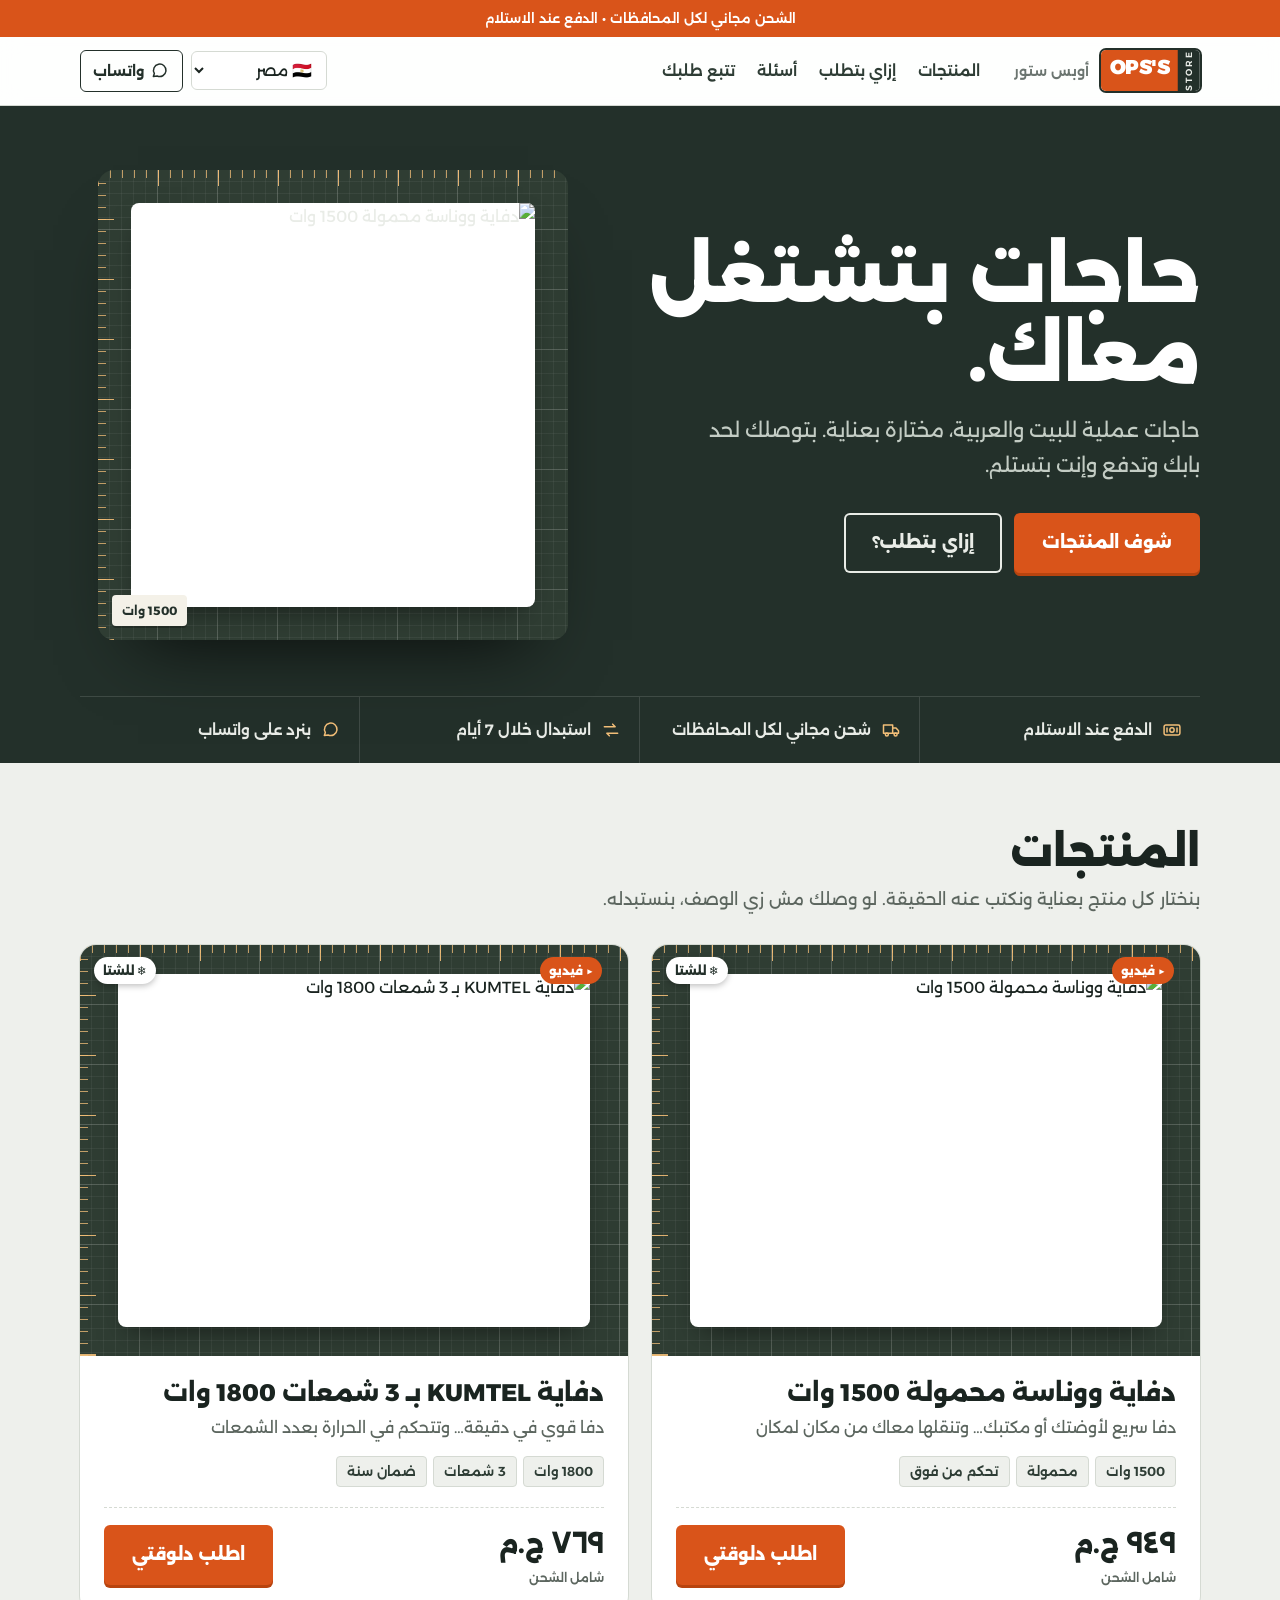
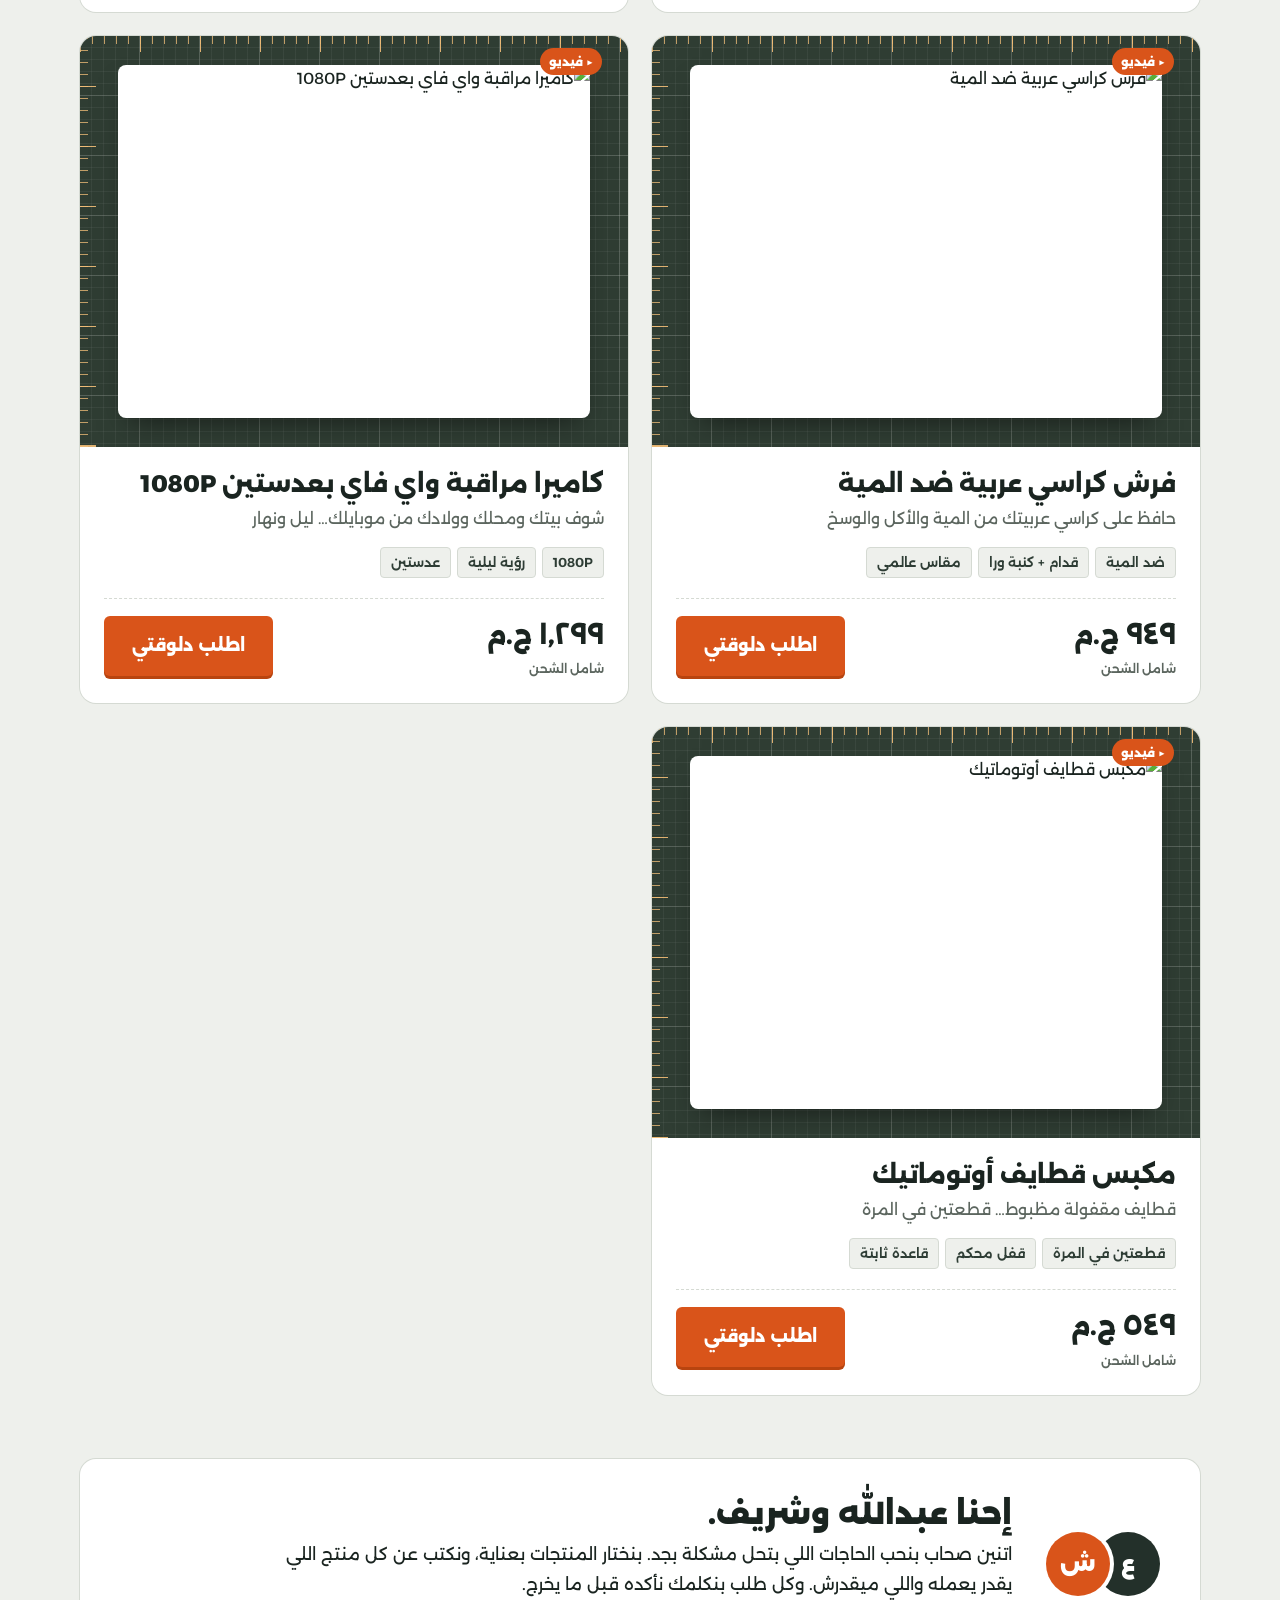
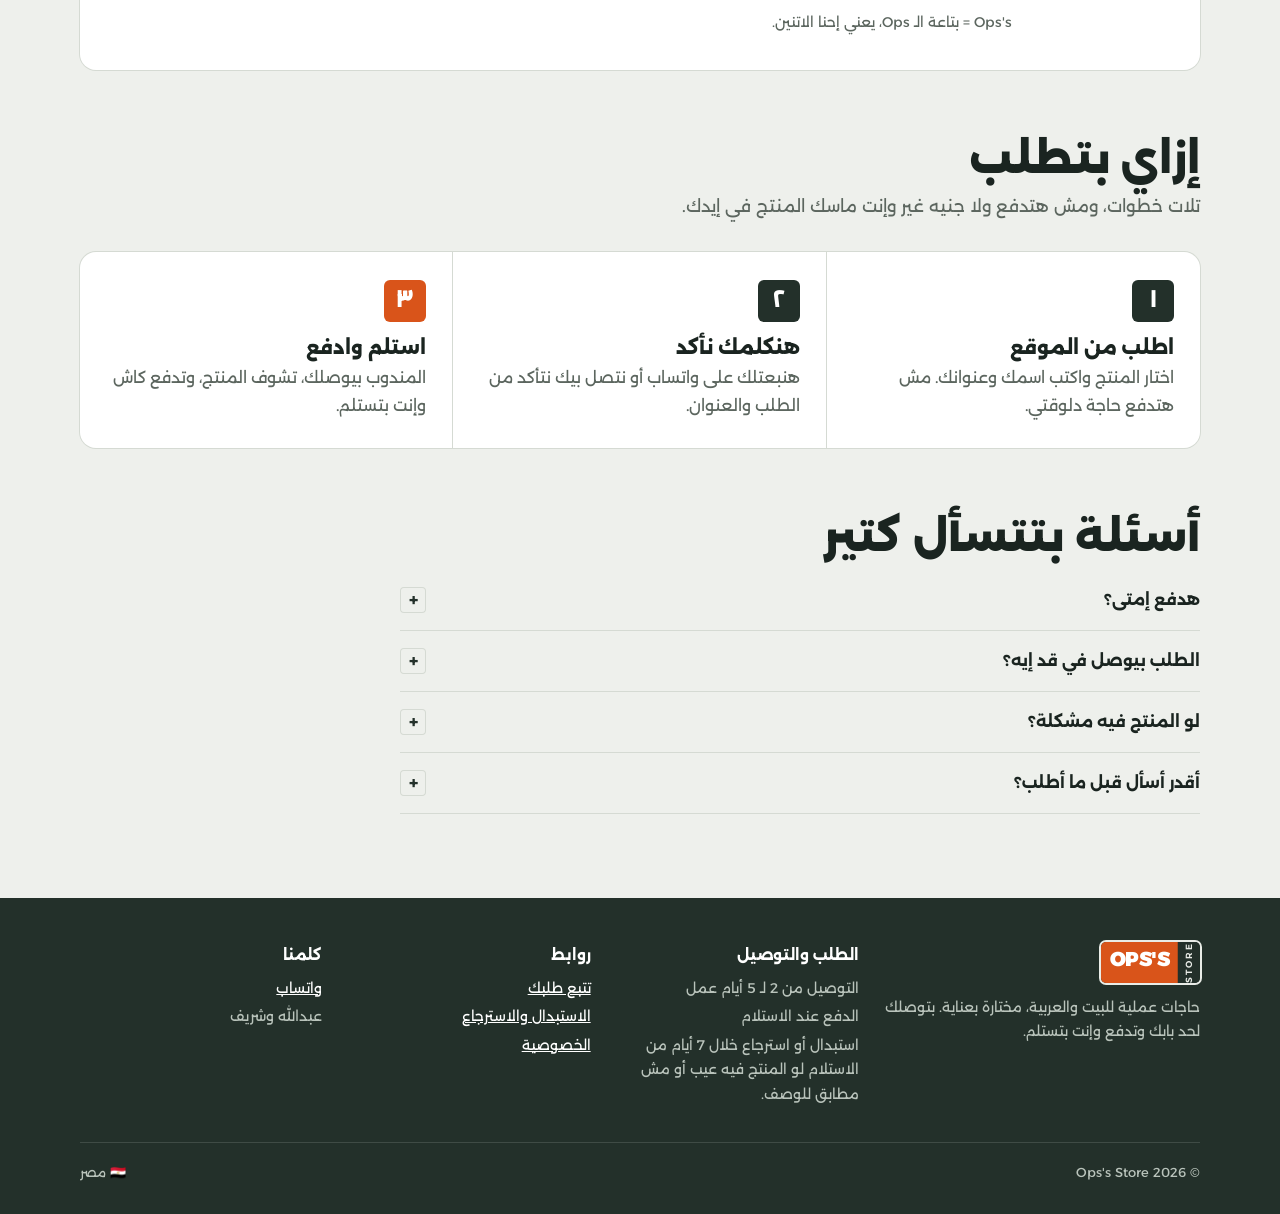
==== commit 57350749: "Meta CAPI: dedup eventID, server-side Purchase/Delivered, admin token card Co-Authored-By: Claude Op" ====
--- a/index.html
+++ b/index.html
@@ -1,4 +1,4 @@
-<!doctype html><html lang="ar" dir="rtl"><head><meta charset="utf-8"><meta name="viewport" content="width=device-width,initial-scale=1"><meta name="theme-color" content="#23302A"><link rel="icon" href="data:image/svg+xml,%3Csvg xmlns='http://www.w3.org/2000/svg' viewBox='0 0 64 64'%3E%3Crect width='64' height='64' rx='12' fill='%23D9541A'/%3E%3Ctext x='32' y='45' font-family='Arial Black,Arial' font-weight='900' font-size='36' text-anchor='middle' fill='white'%3EO%3C/text%3E%3Crect x='6' y='6' width='52' height='52' rx='8' fill='none' stroke='%2323302A' stroke-width='4'/%3E%3C/svg%3E"><link rel="preconnect" href="https://fonts.googleapis.com"><link rel="preconnect" href="https://fonts.gstatic.com" crossorigin><link href="https://fonts.googleapis.com/css2?family=Alexandria:wght@400;600;700;800;900&display=swap" rel="stylesheet"><link rel="stylesheet" href="style.css"><script src="config.js"></script><script src="app.js"></script><title>{store}</title><meta name="description" content="حاجات عملية للبيت والعربية — الدفع عند الاستلام وشحن مجاني."><meta property="og:type" content="website"><meta property="og:site_name" content="Ops's Store"><meta property="og:title" content="Ops&#39;s Store"><meta property="og:description" content="حاجات عملية للبيت والعربية — الدفع عند الاستلام وشحن مجاني."><meta property="og:image" content="https://boddazehab-lang.github.io/zoom-store/og.png"><meta property="og:locale" content="ar_EG"><meta name="twitter:card" content="summary_large_image"></head>
+<!doctype html><html lang="ar" dir="rtl"><head><meta charset="utf-8"><meta name="viewport" content="width=device-width,initial-scale=1"><meta name="theme-color" content="#23302A"><link rel="icon" type="image/svg+xml" href="ops-favicon.svg"><link rel="icon" type="image/png" sizes="32x32" href="ops-favicon-32.png"><link rel="apple-touch-icon" href="ops-apple-touch-icon.png"><link rel="manifest" href="manifest.webmanifest"><meta name="apple-mobile-web-app-title" content="Ops's Store"><meta name="apple-mobile-web-app-capable" content="yes"><meta name="mobile-web-app-capable" content="yes"><link rel="preconnect" href="https://fonts.googleapis.com"><link rel="preconnect" href="https://fonts.gstatic.com" crossorigin><link href="https://fonts.googleapis.com/css2?family=Alexandria:wght@400;600;700;800;900&display=swap" rel="stylesheet"><link rel="stylesheet" href="style.css"><script src="config.js?v=7"></script><script src="app.js?v=7"></script><title>{store}</title><meta name="description" content="حاجات عملية للبيت والعربية — الدفع عند الاستلام وشحن مجاني."><meta property="og:type" content="website"><meta property="og:site_name" content="Ops's Store"><meta property="og:title" content="Ops&#39;s Store"><meta property="og:description" content="حاجات عملية للبيت والعربية — الدفع عند الاستلام وشحن مجاني."><meta property="og:image" content="https://boddazehab-lang.github.io/zoom-store/og.png"><meta property="og:locale" content="ar_EG"><meta name="twitter:card" content="summary_large_image"></head>
 <body data-page="home">
 <section class="hero"><div class="wrap hero-grid">
   <div>
--- a/style.css
+++ b/style.css
@@ -51,7 +51,7 @@
 .nav a{text-decoration:none;color:var(--olive-2)}
 .nav a:hover{color:var(--orange)}
 .hdr-r{display:flex;align-items:center;gap:8px;margin-inline-start:auto}
-#ccsel{font:inherit;font-size:14px;padding:8px 10px;border:1.5px solid var(--line);border-radius:var(--r-sm);background:#fff;color:var(--ink)}
+#ccsel{font:inherit;font-size:16px;padding:8px 10px;border:1.5px solid var(--line);border-radius:var(--r-sm);background:#fff;color:var(--ink)}
 .wa-link{display:inline-flex;align-items:center;gap:6px;text-decoration:none;font-weight:700;font-size:14px;color:var(--olive);padding:8px 12px;border-radius:var(--r-sm);border:1.5px solid var(--olive)}
 .wa-link:hover{background:var(--olive);color:#fff}
 @media (max-width:860px){.nav{display:none}.logo .ar{display:none}}
@@ -304,3 +304,16 @@
   .steps.mini li + li{border-inline-start:0;border-top:1px solid var(--line)}
 }
 .bump[hidden]{display:none!important}
+
+.mat > video.pvid{position:relative;z-index:1;width:86%;height:86%;object-fit:contain;background:#000;border-radius:8px;box-shadow:0 14px 28px -12px rgba(0,0,0,.55)}
+.thumbs .vthumb{position:relative;width:68px;height:68px;padding:0;border:2px solid transparent;border-radius:var(--r-sm);overflow:hidden;cursor:pointer;background:#000}
+.thumbs .vthumb img{width:100%;height:100%;object-fit:cover;opacity:.55}
+.thumbs .vthumb span{position:absolute;inset:0;display:grid;place-items:center;color:#fff;font-size:24px}
+.thumbs .vthumb.on{border-color:var(--orange)}
+.pcard .vbadge{position:absolute;z-index:2;top:12px;inset-inline-start:26px;background:#D9541A;color:#fff;font-size:12px;font-weight:800;padding:3px 9px;border-radius:20px}
+.pcard .wbadge{position:absolute;z-index:2;top:12px;inset-inline-end:14px;background:#fff;color:var(--olive);font-size:12px;font-weight:800;padding:3px 9px;border-radius:20px;box-shadow:0 2px 6px rgba(0,0,0,.25)}
+.catbar{display:flex;gap:8px;overflow-x:auto;padding:4px 2px 14px;scrollbar-width:none}
+.catbar::-webkit-scrollbar{display:none}
+.catbar .cat{flex:none;border:1.5px solid var(--line);background:#fff;border-radius:999px;padding:8px 16px;font:inherit;font-size:15px;cursor:pointer;white-space:nowrap}
+.catbar .cat.on{background:var(--ink);color:#fff;border-color:var(--ink)}
+.pcard[hidden]{display:none!important}
